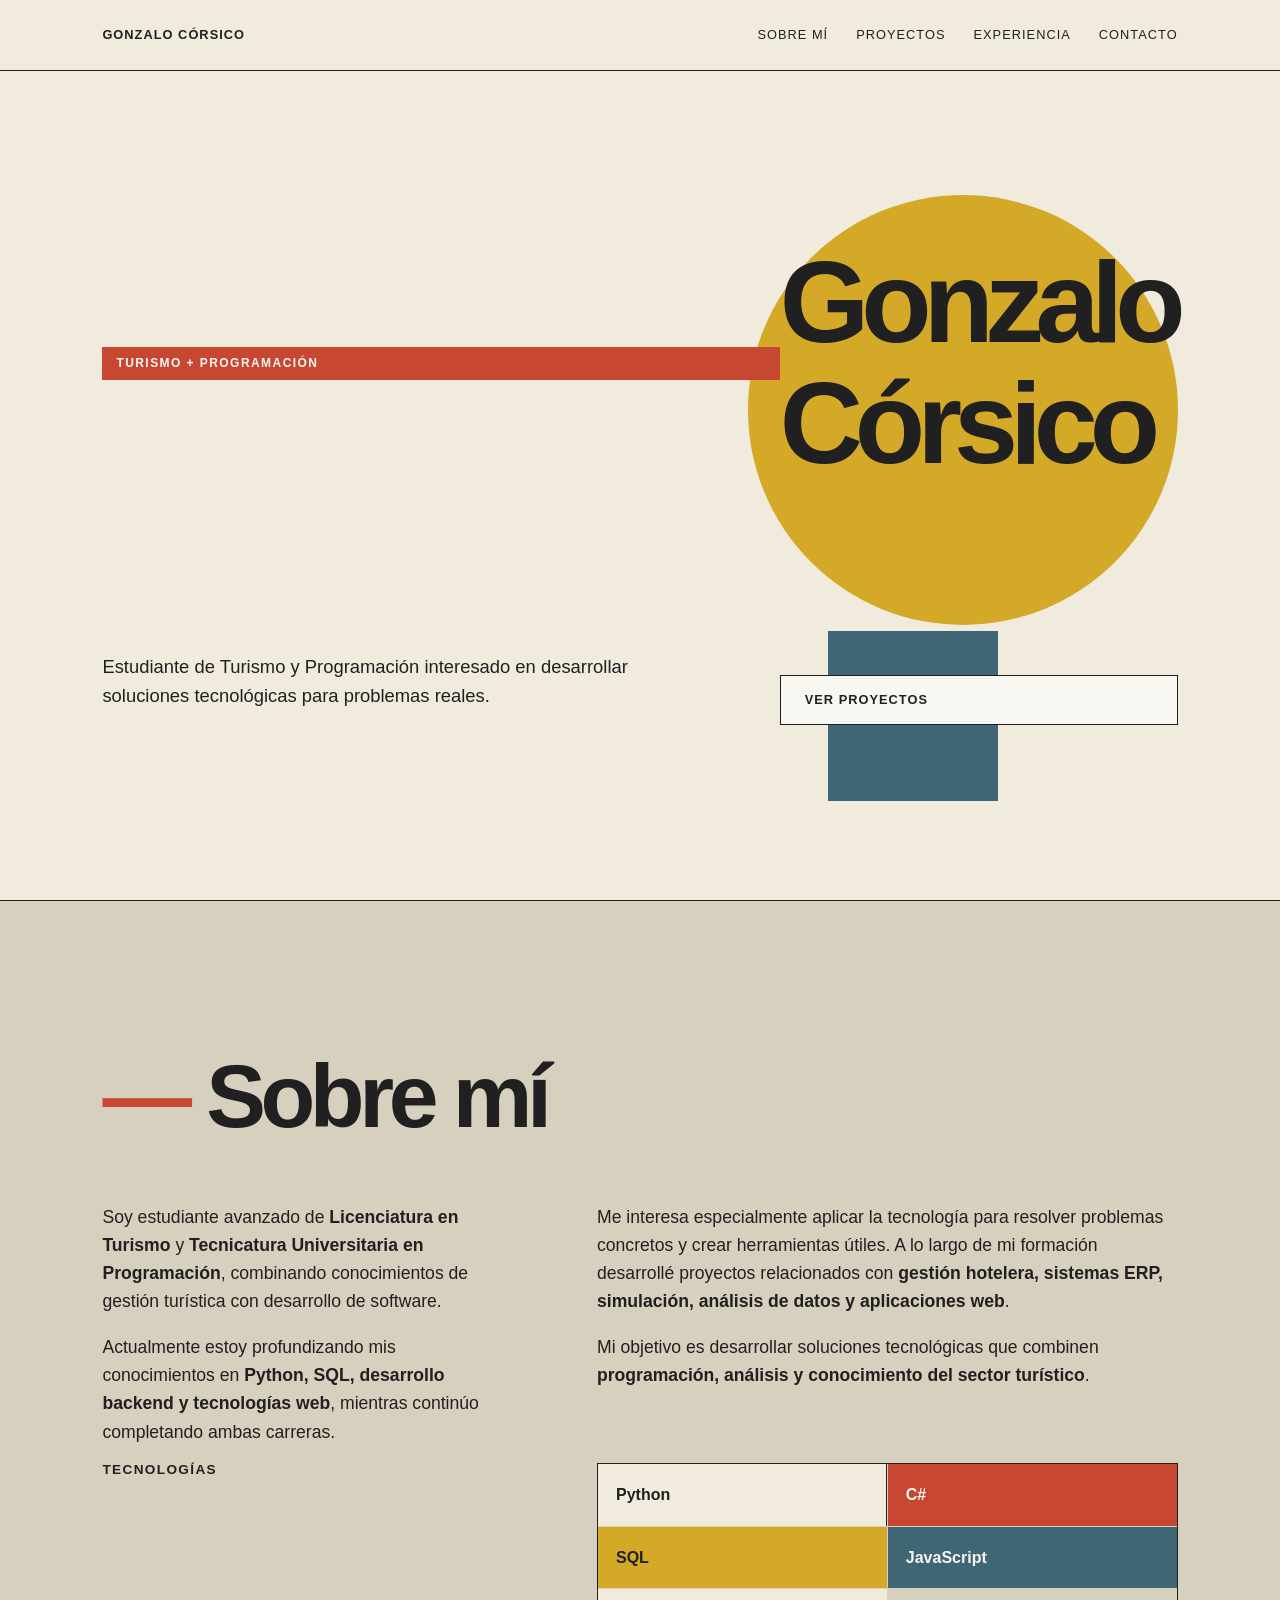
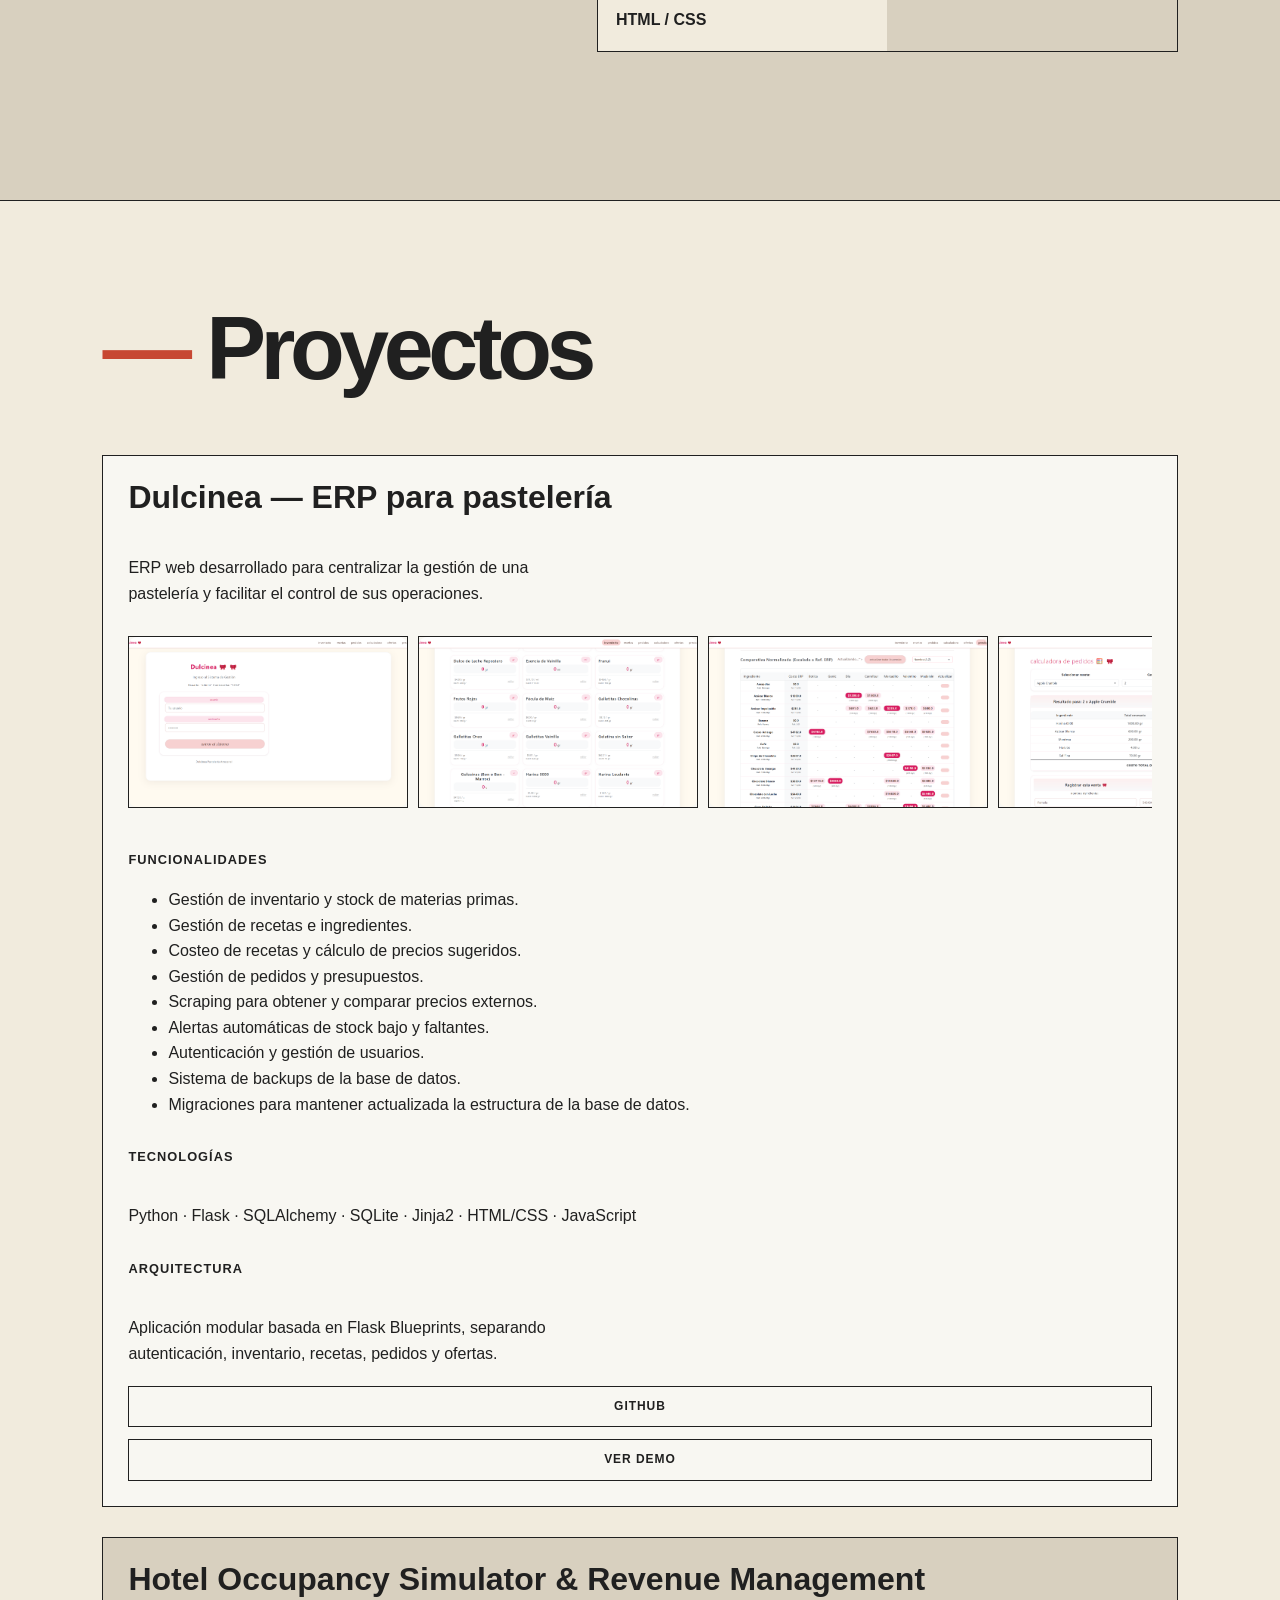
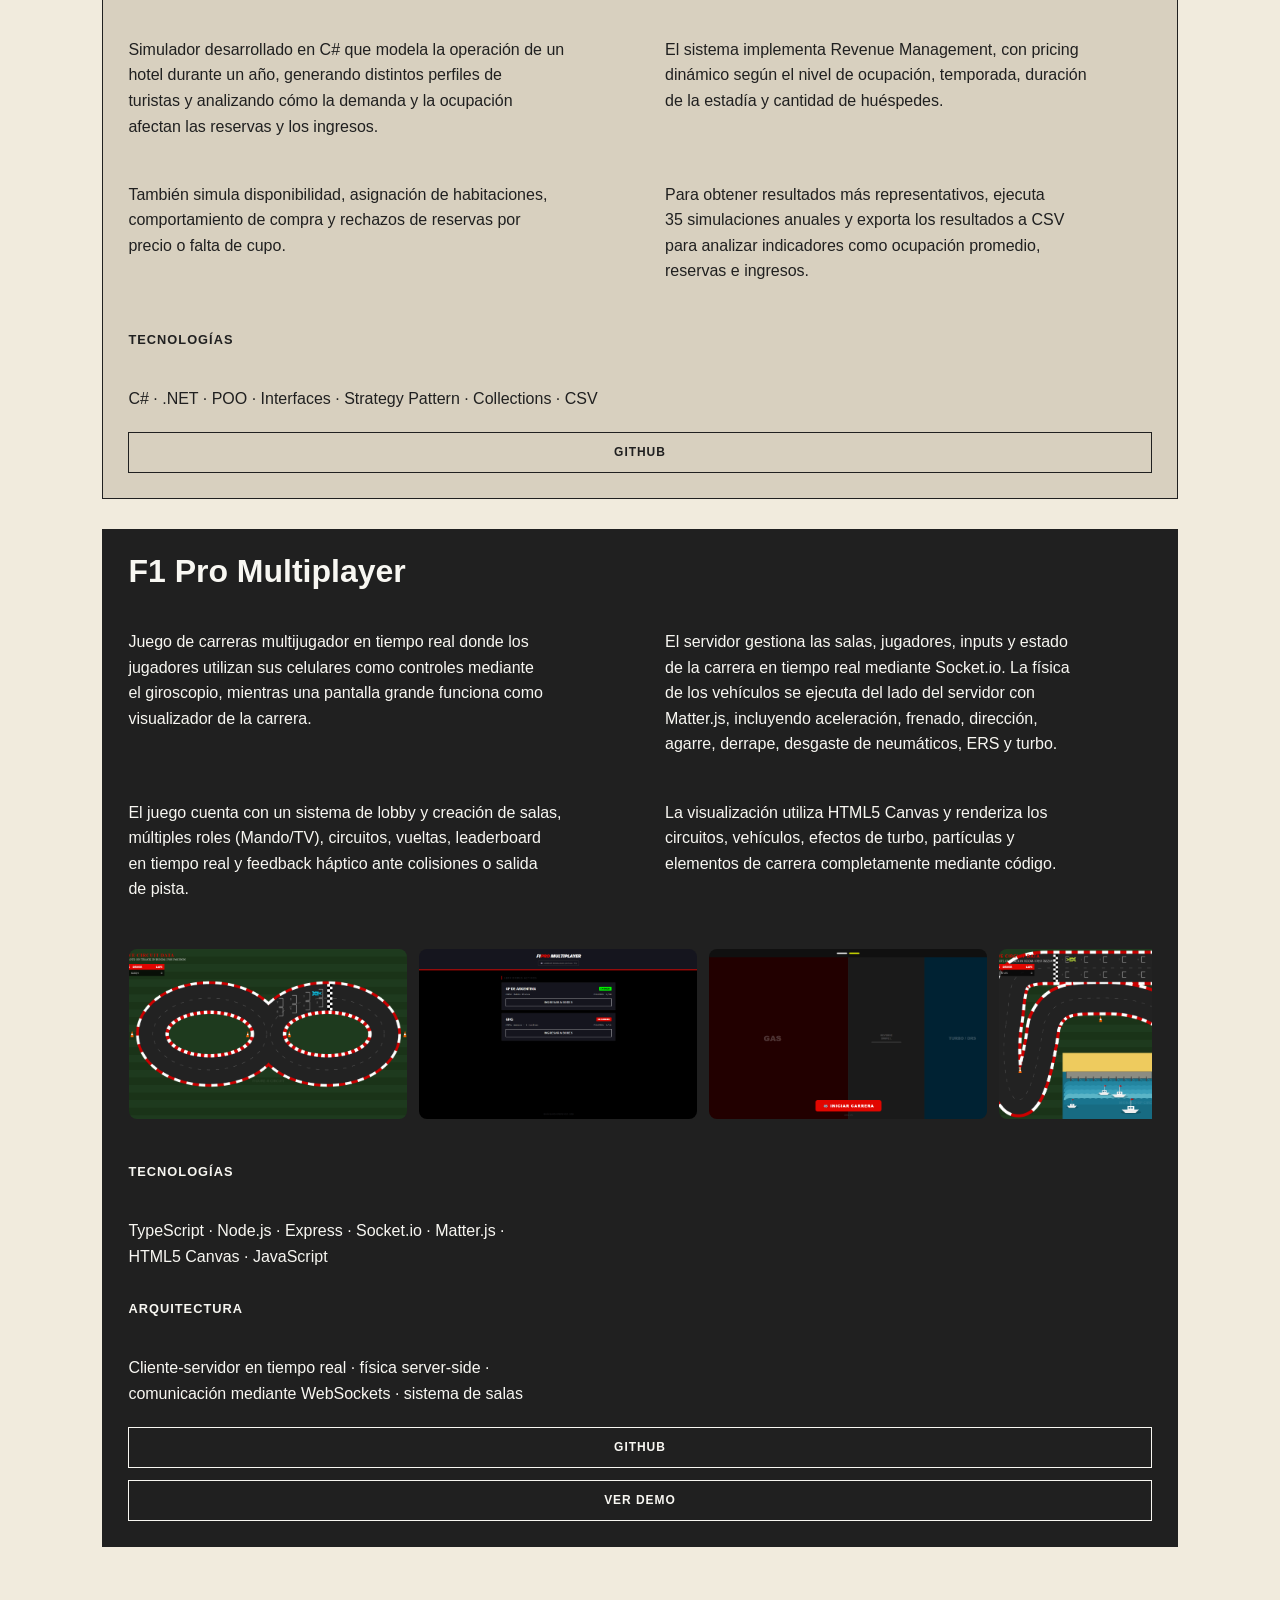
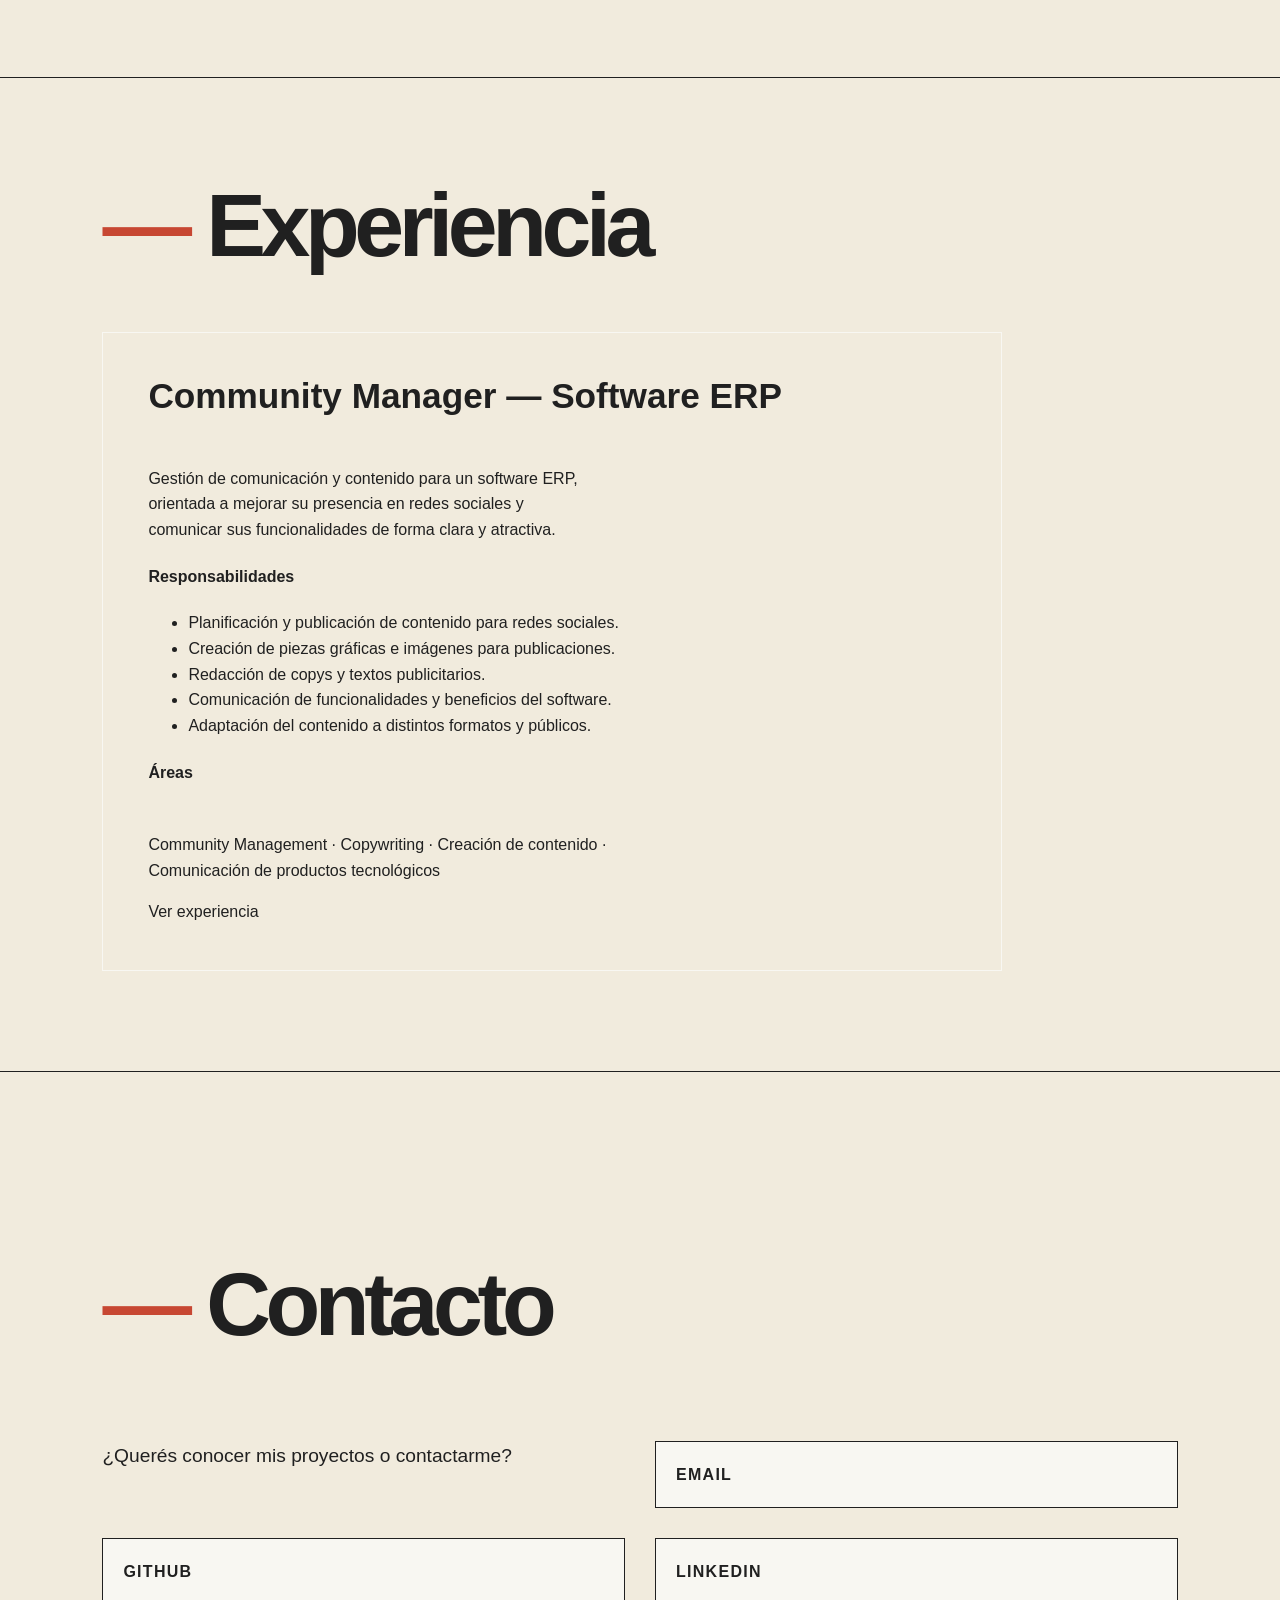
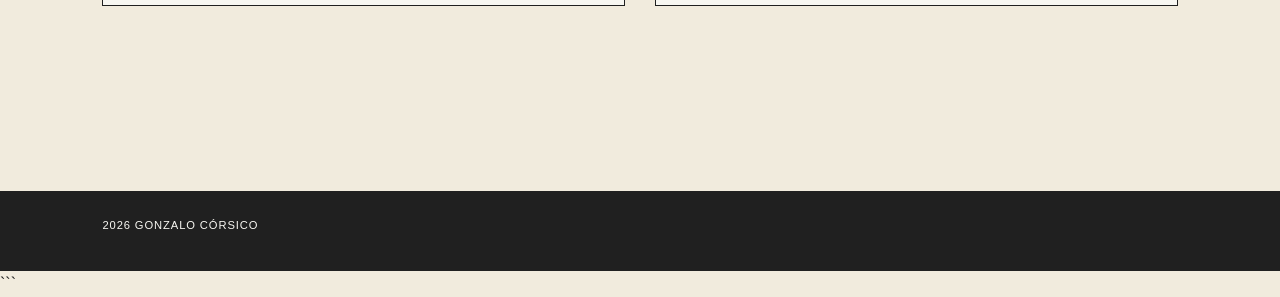
==== index.html @ 337c268d "Portfolio inicial" ====
<!DOCTYPE html>
<html lang="es">

<head>
    <meta charset="UTF-8">
    <meta name="viewport" content="width=device-width, initial-scale=1.0">

    <title>Gonzalo Córsico | Portfolio</title>

    <link rel="stylesheet" href="css/styles.css">
</head>

<body>

    <!-- HEADER -->
    <header>
        <nav>
            <a href="#inicio">Gonzalo Córsico</a>

            <div>
                <a href="#sobre-mi">Sobre mí</a>
                <a href="#proyectos">Proyectos</a>
                <a href="#experiencia">Experiencia</a>
                <a href="#contacto">Contacto</a>
            </div>
        </nav>
    </header>


    <main>

        <!-- ==================== -->
        <!-- INICIO -->
        <!-- ==================== -->

        <section id="inicio">

            <p>Turismo + Programación</p>

            <h1>Gonzalo Córsico</h1>

            <p>
                Estudiante de Turismo y Programación interesado en
                desarrollar soluciones tecnológicas para problemas reales.
            </p>

            <a href="#proyectos">Ver proyectos</a>

        </section>


        <!-- ==================== -->
        <!-- SOBRE MÍ -->
        <!-- ==================== -->

        <section id="sobre-mi">

            <h2>Sobre mí</h2>

            <p>
                Soy estudiante avanzado de
                <strong>Licenciatura en Turismo</strong> y
                <strong>Tecnicatura Universitaria en Programación</strong>,
                combinando conocimientos de gestión turística con desarrollo
                de software.
            </p>

            <p>
                Me interesa especialmente aplicar la tecnología para resolver
                problemas concretos y crear herramientas útiles. A lo largo
                de mi formación desarrollé proyectos relacionados con
                <strong>gestión hotelera, sistemas ERP, simulación,
                análisis de datos y aplicaciones web</strong>.
            </p>

            <p>
                Actualmente estoy profundizando mis conocimientos en
                <strong>Python, SQL, desarrollo backend y tecnologías web</strong>,
                mientras continúo completando ambas carreras.
            </p>

            <p>
                Mi objetivo es desarrollar soluciones tecnológicas que
                combinen <strong>programación, análisis y conocimiento del
                sector turístico</strong>.
            </p>


            <h3>Tecnologías</h3>

            <ul>
                <li>Python</li>
                <li>C#</li>
                <li>SQL</li>
                <li>JavaScript</li>
                <li>HTML / CSS</li>
            </ul>

        </section>


        <!-- ==================== -->
        <!-- PROYECTOS -->
        <!-- ==================== -->

        <section id="proyectos">

            <h2>Proyectos</h2>


            <!-- ==================== -->
            <!-- DULCINEA -->
            <!-- ==================== -->

            <article>

                <h3>Dulcinea — ERP para pastelería</h3>

                <p>
                    ERP web desarrollado para centralizar la gestión de una
                    pastelería y facilitar el control de sus operaciones.
                </p>

                <!-- GALERÍA -->

                <div class="project-gallery">

                    <a href="img/dulcinea/1.png" target="_blank">
                        <img src="img/dulcinea/1.png" alt="Dulcinea - Panel principal">
                    </a>

                    <a href="img/dulcinea/2.png" target="_blank">
                        <img src="img/dulcinea/2.png" alt="Dulcinea - Gestión de inventario">
                    </a>

                    <a href="img/dulcinea/3.png" target="_blank">
                        <img src="img/dulcinea/3.png" alt="Dulcinea - Gestión de recetas">
                    </a>
                    <a href="img/dulcinea/4.png" target="_blank">
                        <img src="img/dulcinea/4.png" alt="Dulcinea - Gestión de recetas">
                    </a>
                    <a href="img/dulcinea/5.png" target="_blank">
                        <img src="img/dulcinea/5.png" alt="Dulcinea - Gestión de recetas">
                    </a>
                    <a href="img/dulcinea/6.png" target="_blank">
                        <img src="img/dulcinea/6.png" alt="Dulcinea - Gestión de recetas">
                    </a>
                    <a href="img/dulcinea/7.png" target="_blank">
                        <img src="img/dulcinea/7.png" alt="Dulcinea - Gestión de recetas">
                    </a>

                </div>


                <h4>Funcionalidades</h4>

                <ul>
                    <li>Gestión de inventario y stock de materias primas.</li>
                    <li>Gestión de recetas e ingredientes.</li>
                    <li>Costeo de recetas y cálculo de precios sugeridos.</li>
                    <li>Gestión de pedidos y presupuestos.</li>
                    <li>Scraping para obtener y comparar precios externos.</li>
                    <li>Alertas automáticas de stock bajo y faltantes.</li>
                    <li>Autenticación y gestión de usuarios.</li>
                    <li>Sistema de backups de la base de datos.</li>
                    <li>Migraciones para mantener actualizada la estructura de la base de datos.</li>
                </ul>

                <h4>Tecnologías</h4>

                <p>
                    Python · Flask · SQLAlchemy · SQLite · Jinja2 · HTML/CSS · JavaScript
                </p>

                <h4>Arquitectura</h4>

                <p>
                    Aplicación modular basada en Flask Blueprints, separando
                    autenticación, inventario, recetas, pedidos y ofertas.
                </p>


                <!-- LINKS -->

                <div class="project-links">

                    <a href="https://github.com/gonzalocorsi/dulcinea-erp"
                       target="_blank"
                       rel="noopener noreferrer">
                        GitHub
                    </a>

                    <a href="https://dulcinea.pythonanywhere.com/"
                       target="_blank"
                       rel="noopener noreferrer">
                        Ver demo
                    </a>

                </div>

            </article>


            <!-- ==================== -->
            <!-- HOTEL -->
            <!-- ==================== -->

            <article>

                <h3>Hotel Occupancy Simulator & Revenue Management</h3>

                

                <div class="project-description">

                    <p>
                        Simulador desarrollado en C# que modela la operación de un
                        hotel durante un año, generando distintos perfiles de
                        turistas y analizando cómo la demanda y la ocupación
                        afectan las reservas y los ingresos.
                    </p>

                    <p>
                        El sistema implementa Revenue Management, con pricing
                        dinámico según el nivel de ocupación, temporada, duración
                        de la estadía y cantidad de huéspedes.
                    </p>

                    <p>
                        También simula disponibilidad, asignación de habitaciones,
                        comportamiento de compra y rechazos de reservas por
                        precio o falta de cupo.
                    </p>

                    <p>
                        Para obtener resultados más representativos, ejecuta
                        35 simulaciones anuales y exporta los resultados a CSV
                        para analizar indicadores como ocupación promedio,
                        reservas e ingresos.
                    </p>

                </div>

                <h4>Tecnologías</h4>

                <p>
                    C# · .NET · POO · Interfaces · Strategy Pattern · Collections · CSV
                </p>


                <!-- LINK -->

                <div class="project-links">

                    <a href="https://github.com/gonzalocorsi/simulador-hotelero"
                       target="_blank"
                       rel="noopener noreferrer">
                        GitHub
                    </a>

                </div>

            </article>


            <!-- ==================== -->
            <!-- RACING GAME -->
            <!-- ==================== -->

            <article>

                <h3>F1 Pro Multiplayer</h3>

                
                <div class="project-description">
                    <p>
                        Juego de carreras multijugador en tiempo real donde los
                        jugadores utilizan sus celulares como controles mediante
                        el giroscopio, mientras una pantalla grande funciona como
                        visualizador de la carrera.
                    </p>

                    <p>
                        El servidor gestiona las salas, jugadores, inputs y estado
                        de la carrera en tiempo real mediante Socket.io. La física
                        de los vehículos se ejecuta del lado del servidor con
                        Matter.js, incluyendo aceleración, frenado, dirección,
                        agarre, derrape, desgaste de neumáticos, ERS y turbo.
                    </p>

                    <p>
                        El juego cuenta con un sistema de lobby y creación de salas,
                        múltiples roles (Mando/TV), circuitos, vueltas, leaderboard
                        en tiempo real y feedback háptico ante colisiones o salida
                        de pista.
                    </p>

                    <p>
                        La visualización utiliza HTML5 Canvas y renderiza los
                        circuitos, vehículos, efectos de turbo, partículas y
                        elementos de carrera completamente mediante código.
                    </p>
                </div>


                <!-- GALERÍA -->

                <div class="project-gallery">

                    <a href="img/racing/1.png" target="_blank">
                        <img src="img/racing/1.png" alt="F1 Pro Multiplayer - Carrera">
                    </a>

                    <a href="img/racing/2.png" target="_blank">
                        <img src="img/racing/2.png" alt="F1 Pro Multiplayer - Circuito">
                    </a>

                    <a href="img/racing/3.png" target="_blank">
                        <img src="img/racing/3.png" alt="F1 Pro Multiplayer - Lobby">
                    </a>
                    <a href="img/racing/4.png" target="_blank">
                        <img src="img/racing/4.png" alt="F1 Pro Multiplayer - Lobby">
                    </a>
                    <a href="img/racing/5.png" target="_blank">
                        <img src="img/racing/5.png" alt="F1 Pro Multiplayer - Lobby">
                    </a>

                </div>


                <h4>Tecnologías</h4>

                <p>
                    TypeScript · Node.js · Express · Socket.io · Matter.js ·
                    HTML5 Canvas · JavaScript
                </p>

                <h4>Arquitectura</h4>

                <p>
                    Cliente-servidor en tiempo real · física server-side ·
                    comunicación mediante WebSockets · sistema de salas
                </p>


                <!-- LINKS -->

                <div class="project-links">

                    <a href="https://github.com/gonzalocorsi/f1-sim-multiplayer/"
                       target="_blank"
                       rel="noopener noreferrer">
                        GitHub
                    </a>

                    <a href="https://f1-sim-multiplayer.onrender.com/"
                       target="_blank"
                       rel="noopener noreferrer">
                        Ver demo
                    </a>

                </div>

            </article>

        </section>


        <!-- ==================== -->
        <!-- EXPERIENCIA -->
        <!-- ==================== -->

        <section id="experiencia">

            <h2>Experiencia</h2>

            <article>

                <h3>Community Manager — Software ERP</h3>

                <p>
                    Gestión de comunicación y contenido para un software ERP,
                    orientada a mejorar su presencia en redes sociales y
                    comunicar sus funcionalidades de forma clara y atractiva.
                </p>

                <h4>Responsabilidades</h4>

                <ul>
                    <li>Planificación y publicación de contenido para redes sociales.</li>
                    <li>Creación de piezas gráficas e imágenes para publicaciones.</li>
                    <li>Redacción de copys y textos publicitarios.</li>
                    <li>Comunicación de funcionalidades y beneficios del software.</li>
                    <li>Adaptación del contenido a distintos formatos y públicos.</li>
                </ul>

                <h4>Áreas</h4>

                <p>
                    Community Management · Copywriting · Creación de contenido ·
                    Comunicación de productos tecnológicos
                </p>

                <a href="#">Ver experiencia</a>

            </article>

        </section>


        <!-- ==================== -->
        <!-- CONTACTO -->
        <!-- ==================== -->

        <section id="contacto">

            <h2>Contacto</h2>

            <p>
                ¿Querés conocer mis proyectos o contactarme?
            </p>

            <a href="mailto:gonzalocorsicocbc@gmail.com">
                Email
            </a>

            <a href="https://github.com/gonzalocorsi" target="_blank">
                GitHub
            </a>

            <a href="https://www.linkedin.com/in/gonzalo-corsico/" target="_blank">
                LinkedIn
            </a>

        </section>

    </main>


    <!-- FOOTER -->

    <footer>
        <p>2026 Gonzalo Córsico</p>
    </footer>


    <script src="js/script.js"></script>

</body>

</html>
```
---- css/styles.css ----
/* =========================
   BASE
========================= */

* {
    box-sizing: border-box;
}

html {
    scroll-behavior: smooth;
}

body {
    margin: 0;
    background: #f1ebdd;
    color: #202020;
    font-family: Arial, Helvetica, sans-serif;
    line-height: 1.6;
}

a {
    color: inherit;
    text-decoration: none;
}

section {
    min-height: 100vh;
    padding: 100px 8%;
    border-bottom: 1px solid #202020;
}

h1,
h2,
h3,
p {
    margin-top: 0;
}

h1,
h2,
h3 {
    line-height: 1.05;
    font-weight: 700;
}


/* =========================
   HEADER
========================= */

header {
    position: sticky;
    top: 0;
    z-index: 100;

    background: #f1ebdd;
    border-bottom: 1px solid #202020;
}

nav {
    min-height: 70px;
    padding: 0 8%;

    display: flex;
    align-items: center;
    justify-content: space-between;

    text-transform: uppercase;
    letter-spacing: 0.08em;
    font-size: 0.8rem;
}

nav > a {
    font-weight: 700;
}

nav div {
    display: flex;
    gap: 28px;
}

nav div a {
    position: relative;
}

nav div a::after {
    content: "";

    position: absolute;
    left: 0;
    bottom: -5px;

    width: 0;
    height: 2px;

    background: #c74732;

    transition: width 0.2s ease;
}

nav div a:hover::after {
    width: 100%;
}


/* =========================
   INICIO
========================= */

#inicio {
    min-height: calc(100vh - 70px);

    display: grid;
    grid-template-columns: 1.3fr 0.7fr;
    align-items: center;

    position: relative;
    overflow: hidden;
}

/* Gran bloque geométrico */

#inicio::before {
    content: "";

    position: absolute;

    width: 430px;
    height: 430px;

    right: 8%;
    top: 15%;

    background: #d5a928;
    border-radius: 50%;

    z-index: 0;
}

#inicio::after {
    content: "";

    position: absolute;

    width: 170px;
    height: 170px;

    right: 22%;
    bottom: 12%;

    background: #3e6674;

    z-index: 0;
}

#inicio > * {
    position: relative;
    z-index: 1;
}

#inicio p:first-child {
    display: inline-block;

    margin-bottom: 25px;
    padding: 7px 14px;

    background: #c74732;
    color: #f8f7f2;

    text-transform: uppercase;
    letter-spacing: 0.12em;
    font-size: 0.75rem;
    font-weight: 700;
}

#inicio h1 {
    max-width: 800px;

    margin-bottom: 25px;

    font-size: clamp(4rem, 9vw, 9rem);
    letter-spacing: -0.07em;
}

#inicio p:nth-of-type(2) {
    max-width: 560px;

    font-size: 1.15rem;
}

#inicio a {
    display: inline-block;

    margin-top: 20px;
    padding: 14px 24px;

    border: 1px solid #202020;
    background: #f8f7f2;

    text-transform: uppercase;
    letter-spacing: 0.08em;
    font-size: 0.8rem;
    font-weight: 700;

    transition: 0.2s ease;
}

#inicio a:hover {
    background: #202020;
    color: #f8f7f2;
}


/* =========================
   TITULOS DE SECCION
========================= */

section h2 {
    margin-bottom: 60px;

    font-size: clamp(3rem, 7vw, 6rem);
    letter-spacing: -0.06em;
}

section h2::before {
    content: "— ";
    color: #c74732;
}


/* =========================
   SOBRE MI
========================= */

#sobre-mi {
    display: grid;
    grid-template-columns: 0.8fr 1.2fr;
    column-gap: 10%;
    align-content: center;

    background: #d8d0bf;
}

#sobre-mi h2 {
    grid-column: 1 / -1;
}

#sobre-mi > p {
    max-width: 700px;
    font-size: 1.1rem;
}

#sobre-mi h3 {
    margin-bottom: 20px;

    text-transform: uppercase;
    letter-spacing: 0.1em;
    font-size: 0.85rem;
}

#sobre-mi ul {
    list-style: none;

    margin: 0;
    padding: 0;

    display: grid;
    grid-template-columns: 1fr 1fr;
    gap: 1px;

    border: 1px solid #202020;
}

#sobre-mi li {
    padding: 18px;

    background: #f1ebdd;

    font-weight: 700;
}

#sobre-mi li:nth-child(1) {
    border-right: 1px solid #202020;
}

#sobre-mi li:nth-child(2) {
    background: #c74732;
    color: #f8f7f2;
}

#sobre-mi li:nth-child(3) {
    background: #d5a928;
}

#sobre-mi li:nth-child(4) {
    background: #3e6674;
    color: #f8f7f2;
}



/* =========================
   PROYECTOS
========================= */

#proyectos {
    background: #f1ebdd;
}

#proyectos article {
    position: relative;

    margin-bottom: 30px;
    padding: 40px;

    border: 1px solid #202020;
    background: #f8f7f2;

    /* IMPORTANTE:
       El proyecto ya no es un grid.
       Esto evita que la galería se mezcle
       con el resto del contenido. */
    display: block;

    transition: transform 0.2s ease;
}

#proyectos article:hover {
    transform: translateX(8px);
}

#proyectos article:nth-of-type(2) {
    background: #d8d0bf;
}

#proyectos article:nth-of-type(3) {
    background: #202020;
    color: #f8f7f2;
}

#proyectos h3 {
    margin-bottom: 15px;
    font-size: 2rem;
}

#proyectos article p {
    white-space: pre-line;
}

#proyectos article h4 {
    margin-top: 30px;
    margin-bottom: 10px;

    text-transform: uppercase;
    letter-spacing: 0.08em;
    font-size: 0.8rem;
}


/* =========================
   GALERÍA DE PROYECTOS
========================= */

.project-gallery {
    display: flex;
    gap: 15px;

    width: 100%;

    margin: 30px 0;

    overflow-x: auto;

    padding-bottom: 12px;
}

/* Cada imagen mantiene su tamaño */

.project-gallery a {
    flex: 0 0 280px;

    display: block;

    border: 1px solid #202020;
    overflow: hidden;
}

/* Imágenes */

.project-gallery img {
    display: block;

    width: 280px;
    height: 170px;

    object-fit: cover;

    transition: transform 0.2s ease;
}

.project-gallery a:hover img {
    transform: scale(1.04);
}


/* =========================
   BARRA DE SCROLL GALERÍA
========================= */

.project-gallery::-webkit-scrollbar {
    height: 8px;
}

.project-gallery::-webkit-scrollbar-track {
    background: transparent;
}

.project-gallery::-webkit-scrollbar-thumb {
    background: #9b927f;
}


/* =========================
   LINKS DE PROYECTOS
========================= */

.project-links {
    display: flex;

    gap: 12px;

    margin-top: 30px;
}

.project-links a {
    display: inline-block;

    padding: 10px 18px;

    border: 1px solid currentColor;

    text-transform: uppercase;
    letter-spacing: 0.08em;

    font-size: 0.75rem;
    font-weight: 700;

    transition: 0.2s ease;
}

.project-links a:hover {
    background: #202020;
    color: #f8f7f2;
}


#proyectos article {
    padding: 25px;
}

.project-gallery {
    gap: 10px;
}

.project-gallery a {
    flex: 0 0 240px;
}

.project-gallery img {
    width: 240px;
    height: 150px;
}

.project-links {
    flex-direction: column;
}

.project-links a {
    width: 100%;
    text-align: center;
}
```



/* =========================
   EXPERIENCIA
========================= */

#experiencia {
    background: #8b5e3c;
    color: #f8f7f2;
}

#experiencia article {
    max-width: 900px;

    padding: 45px;

    border: 1px solid #f8f7f2;
}

#experiencia h3 {
    margin-bottom: 25px;

    font-size: 2.2rem;
}

#experiencia article p {
    white-space: pre-line;
}


/* =========================
   CONTACTO
========================= */

#contacto {
    min-height: 80vh;

    display: grid;
    grid-template-columns: 1fr 1fr;
    align-content: center;
    gap: 30px;

    position: relative;
    overflow: hidden;
}

#contacto h2 {
    grid-column: 1 / -1;
}

#contacto > p {
    font-size: 1.2rem;
}

#contacto > a {
    display: inline-block;

    padding: 20px;

    border: 1px solid #202020;
    background: #f8f7f2;

    text-transform: uppercase;
    letter-spacing: 0.08em;
    font-weight: 700;

    transition: 0.2s ease;
}

#contacto > a:hover {
    background: #c74732;
    color: #f8f7f2;
}


/* =========================
   FOOTER
========================= */

footer {
    padding: 25px 8%;

    background: #202020;
    color: #f8f7f2;

    text-transform: uppercase;
    letter-spacing: 0.08em;
    font-size: 0.7rem;
}
/* ==================== */
/* GALERÍA DE PROYECTOS */
/* ==================== */



.project-gallery a {
    flex: 0 0 280px;
}

.project-gallery img {
    width: 100%;
    height: 170px;
    object-fit: cover;
    border-radius: 8px;
    display: block;
    transition: transform 0.2s ease;
}

.project-gallery img:hover {
    transform: scale(1.03);
}


/* ==================== */
/* LINKS DE PROYECTOS */
/* ==================== */

.project-links {
    display: flex;
    gap: 12px;
    margin-top: 20px;
}

.project-links a {
    display: inline-block;
}

.project-description {
    grid-column: 1 / -1;
    display: grid;
    grid-template-columns: 1fr 1fr;
    gap: 50px;
    row-gap: 1px;
    
}

.project-description p {
    margin-top: 0;
    text-align: justify;
    white-space: normal;
}

/* =========================
   RESPONSIVE
========================= */

@media (max-width: 800px) {

    section {
        padding: 80px 6%;
    }

    nav {
        padding: 0 6%;
    }

    nav div {
        display: none;
    }

    #inicio {
        grid-template-columns: 1fr;
    }

    #inicio::before {
        width: 250px;
        height: 250px;

        right: -80px;
        top: 10%;
    }

    #inicio::after {
        width: 100px;
        height: 100px;

        right: 20px;
        bottom: 10%;
    }

    #inicio h1 {
        font-size: clamp(3.5rem, 16vw, 6rem);
    }

    #sobre-mi {
        grid-template-columns: 1fr;
    }

    #sobre-mi h2 {
        grid-column: auto;
    }

    #sobre-mi ul {
        margin-top: 40px;
    }

    #proyectos article {
        grid-template-columns: 1fr;
        gap: 20px;
    }

    #proyectos article a {
        grid-column: auto;
    }

    #contacto {
        grid-template-columns: 1fr;
    }

    #contacto h2 {
        grid-column: auto;
    }

    .project-description {
        grid-template-columns: 1fr;
    }
}
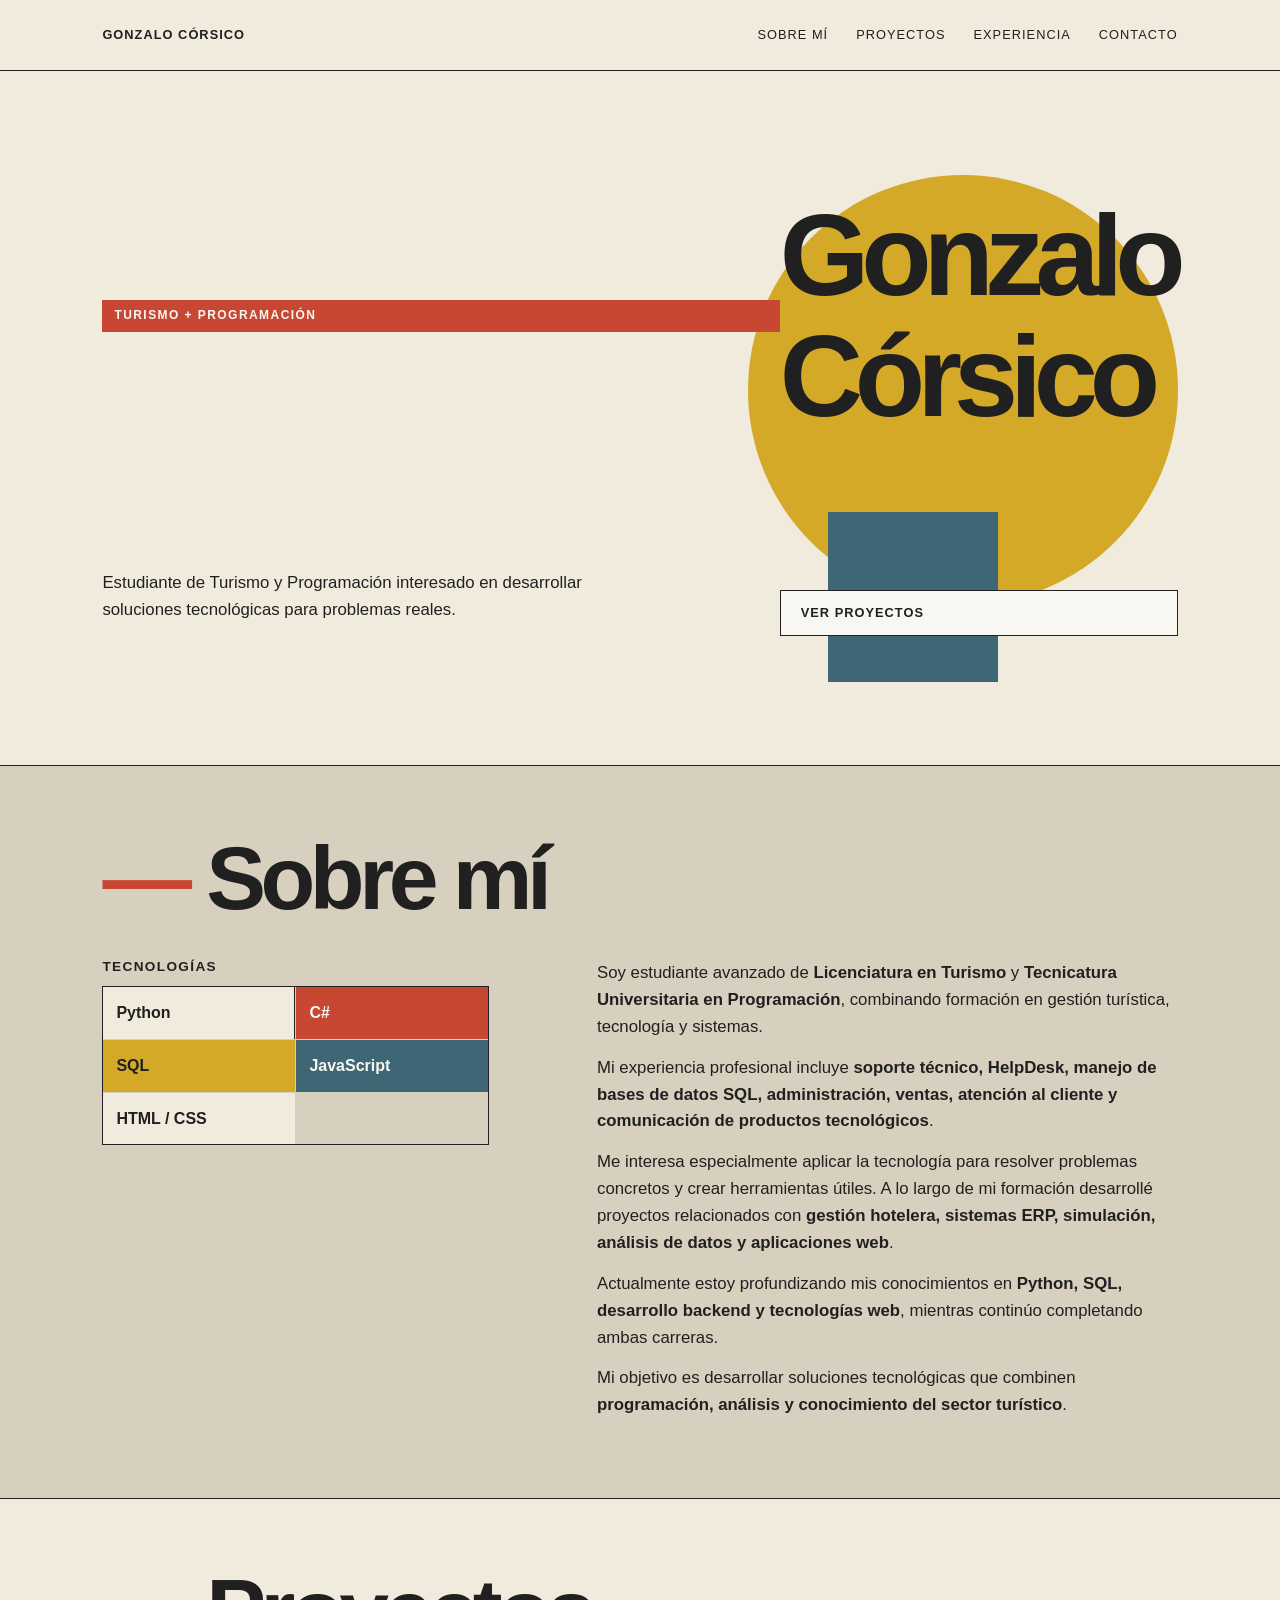
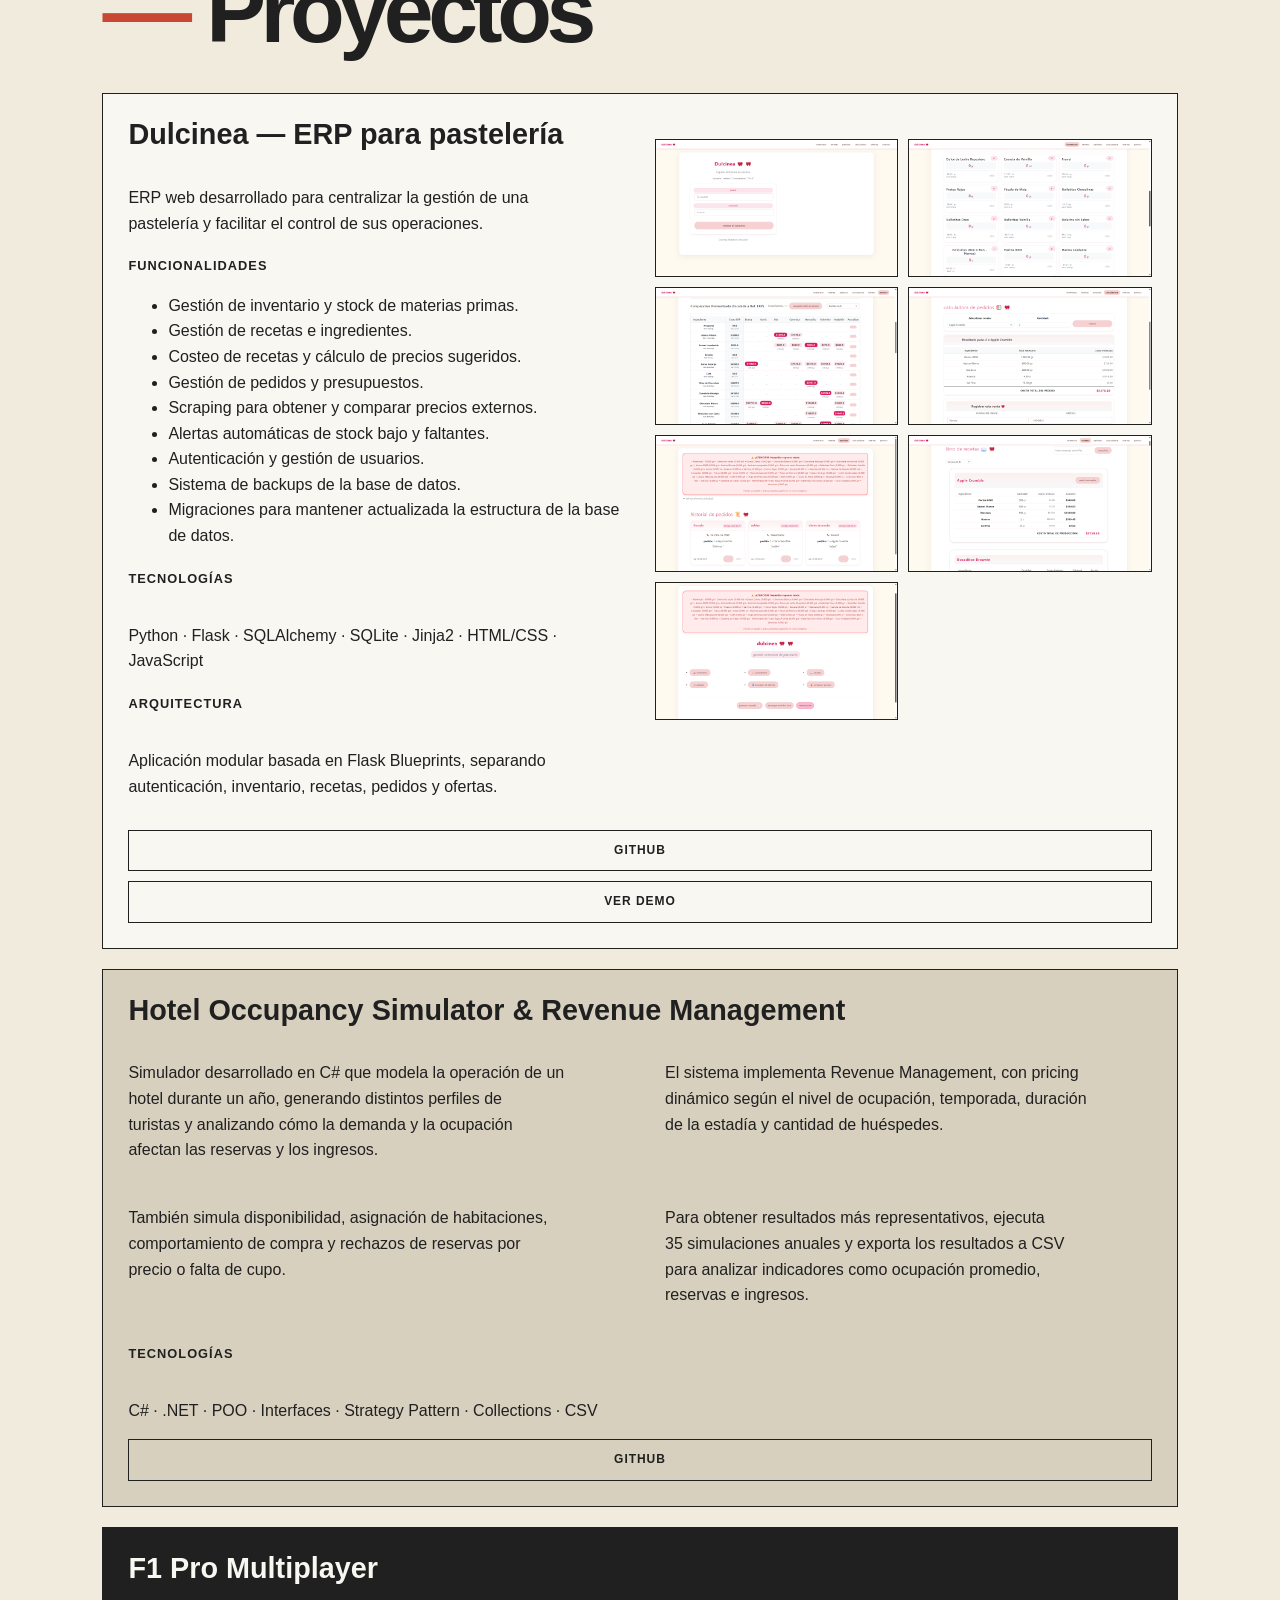
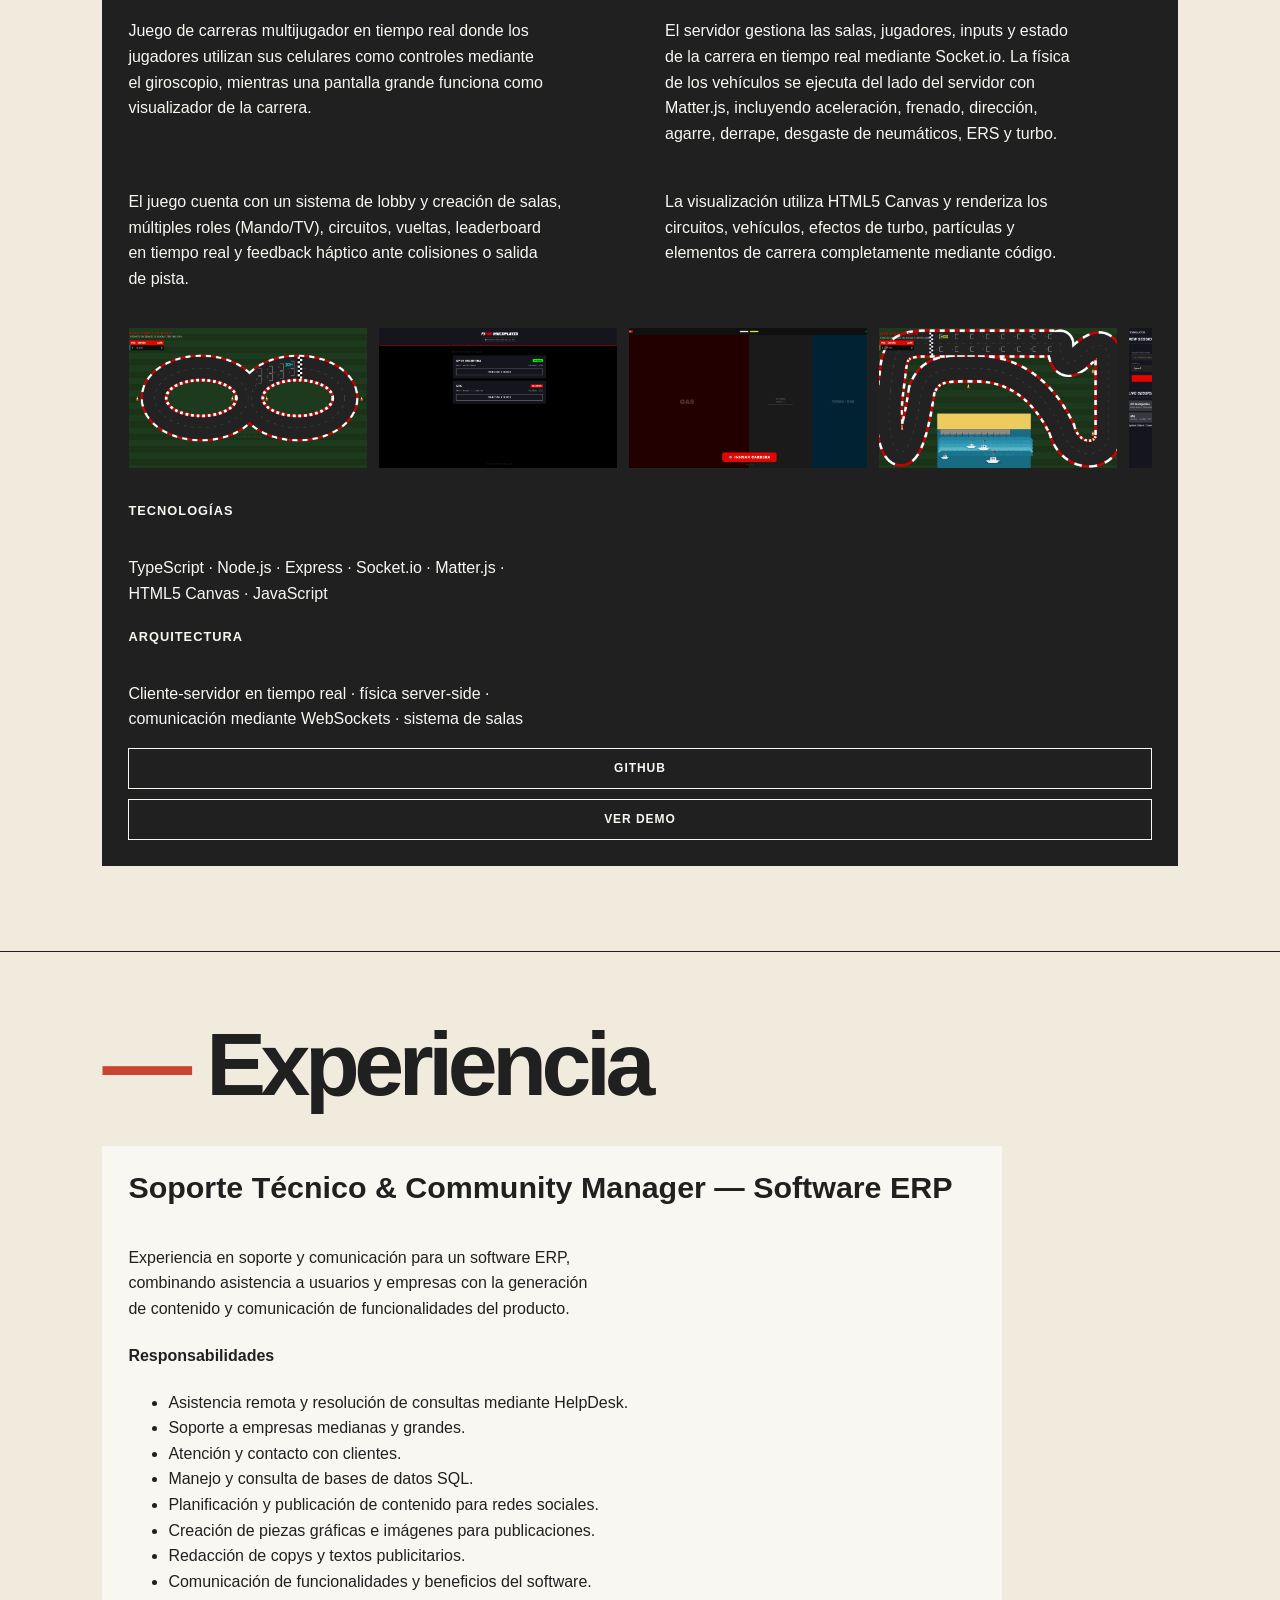
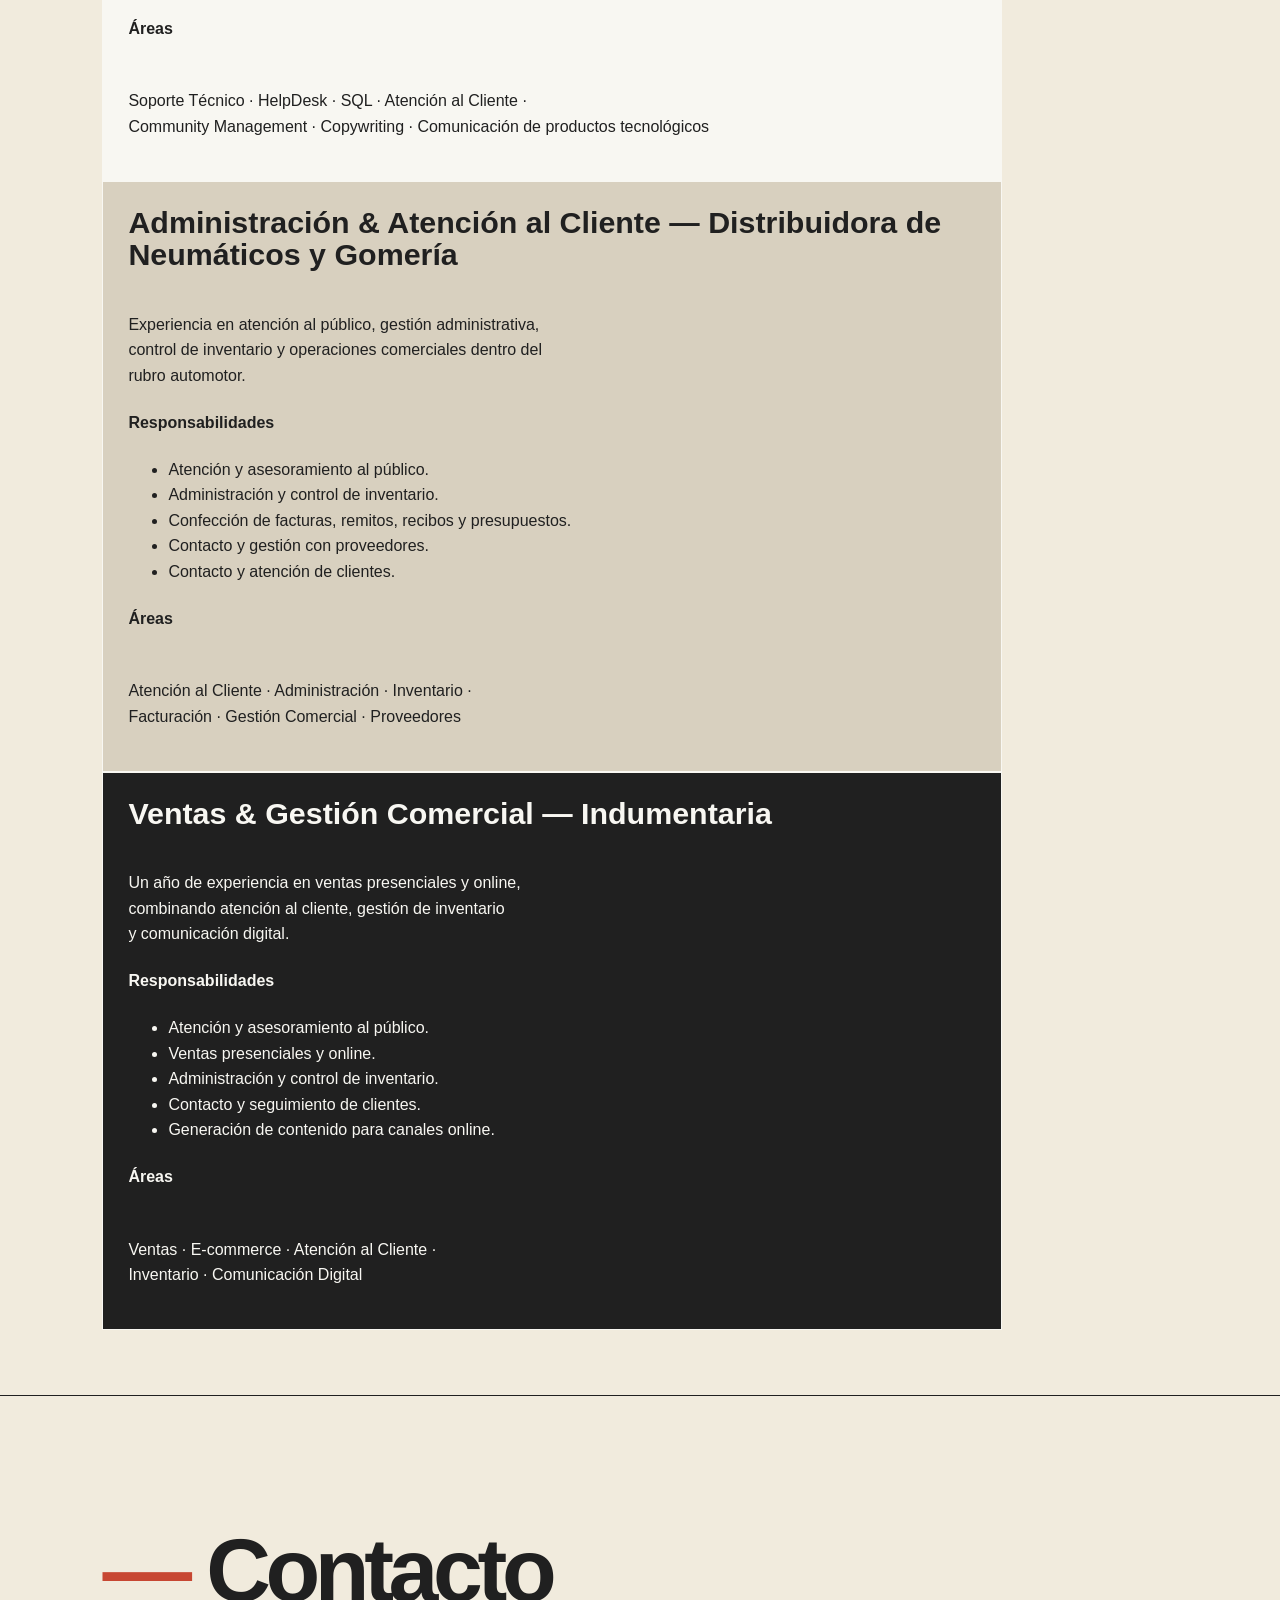
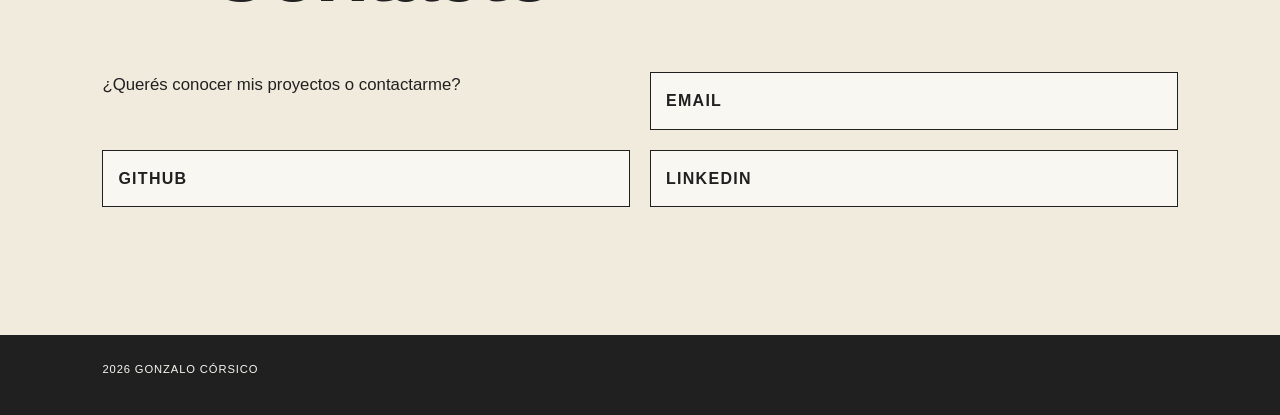
==== commit d4dc3d9b: "mejora de la galeria de dulcinea" ====
--- a/index.html
+++ b/index.html
@@ -54,51 +54,59 @@
         <!-- SOBRE MÍ -->
         <!-- ==================== -->
 
-        <section id="sobre-mi">
-
-            <h2>Sobre mí</h2>
-
-            <p>
-                Soy estudiante avanzado de
-                <strong>Licenciatura en Turismo</strong> y
-                <strong>Tecnicatura Universitaria en Programación</strong>,
-                combinando conocimientos de gestión turística con desarrollo
-                de software.
-            </p>
-
-            <p>
-                Me interesa especialmente aplicar la tecnología para resolver
-                problemas concretos y crear herramientas útiles. A lo largo
-                de mi formación desarrollé proyectos relacionados con
-                <strong>gestión hotelera, sistemas ERP, simulación,
-                análisis de datos y aplicaciones web</strong>.
-            </p>
-
-            <p>
-                Actualmente estoy profundizando mis conocimientos en
-                <strong>Python, SQL, desarrollo backend y tecnologías web</strong>,
-                mientras continúo completando ambas carreras.
-            </p>
-
-            <p>
-                Mi objetivo es desarrollar soluciones tecnológicas que
-                combinen <strong>programación, análisis y conocimiento del
-                sector turístico</strong>.
-            </p>
-
-
-            <h3>Tecnologías</h3>
-
-            <ul>
-                <li>Python</li>
-                <li>C#</li>
-                <li>SQL</li>
-                <li>JavaScript</li>
-                <li>HTML / CSS</li>
-            </ul>
-
-        </section>
-
+<section id="sobre-mi">
+
+    <h2>Sobre mí</h2>
+
+    <div class="sobre-mi-texto">
+        <p>
+            Soy estudiante avanzado de
+            <strong>Licenciatura en Turismo</strong> y
+            <strong>Tecnicatura Universitaria en Programación</strong>,
+            combinando formación en gestión turística, tecnología y sistemas.
+        </p>
+
+        <p>
+            Mi experiencia profesional incluye
+            <strong>soporte técnico, HelpDesk, manejo de bases de datos SQL,
+            administración, ventas, atención al cliente y comunicación de
+            productos tecnológicos</strong>.
+        </p>
+
+        <p>
+            Me interesa especialmente aplicar la tecnología para resolver
+            problemas concretos y crear herramientas útiles. A lo largo
+            de mi formación desarrollé proyectos relacionados con
+            <strong>gestión hotelera, sistemas ERP, simulación,
+            análisis de datos y aplicaciones web</strong>.
+        </p>
+
+        <p>
+            Actualmente estoy profundizando mis conocimientos en
+            <strong>Python, SQL, desarrollo backend y tecnologías web</strong>,
+            mientras continúo completando ambas carreras.
+        </p>
+
+        <p>
+            Mi objetivo es desarrollar soluciones tecnológicas que
+            combinen <strong>programación, análisis y conocimiento del
+            sector turístico</strong>.
+        </p>
+    </div>
+
+    <div class="sobre-mi-tecnologias">
+        <h3>Tecnologías</h3>
+
+        <ul>
+            <li>Python</li>
+            <li>C#</li>
+            <li>SQL</li>
+            <li>JavaScript</li>
+            <li>HTML / CSS</li>
+        </ul>
+    </div>
+
+</section>
 
         <!-- ==================== -->
         <!-- PROYECTOS -->
@@ -109,97 +117,114 @@
             <h2>Proyectos</h2>
 
 
+            
             <!-- ==================== -->
             <!-- DULCINEA -->
             <!-- ==================== -->
 
             <article>
 
-                <h3>Dulcinea — ERP para pastelería</h3>
-
-                <p>
-                    ERP web desarrollado para centralizar la gestión de una
-                    pastelería y facilitar el control de sus operaciones.
-                </p>
-
-                <!-- GALERÍA -->
-
-                <div class="project-gallery">
-
-                    <a href="img/dulcinea/1.png" target="_blank">
-                        <img src="img/dulcinea/1.png" alt="Dulcinea - Panel principal">
-                    </a>
-
-                    <a href="img/dulcinea/2.png" target="_blank">
-                        <img src="img/dulcinea/2.png" alt="Dulcinea - Gestión de inventario">
-                    </a>
-
-                    <a href="img/dulcinea/3.png" target="_blank">
-                        <img src="img/dulcinea/3.png" alt="Dulcinea - Gestión de recetas">
-                    </a>
-                    <a href="img/dulcinea/4.png" target="_blank">
-                        <img src="img/dulcinea/4.png" alt="Dulcinea - Gestión de recetas">
-                    </a>
-                    <a href="img/dulcinea/5.png" target="_blank">
-                        <img src="img/dulcinea/5.png" alt="Dulcinea - Gestión de recetas">
-                    </a>
-                    <a href="img/dulcinea/6.png" target="_blank">
-                        <img src="img/dulcinea/6.png" alt="Dulcinea - Gestión de recetas">
-                    </a>
-                    <a href="img/dulcinea/7.png" target="_blank">
-                        <img src="img/dulcinea/7.png" alt="Dulcinea - Gestión de recetas">
-                    </a>
-
-                </div>
-
-
-                <h4>Funcionalidades</h4>
-
-                <ul>
-                    <li>Gestión de inventario y stock de materias primas.</li>
-                    <li>Gestión de recetas e ingredientes.</li>
-                    <li>Costeo de recetas y cálculo de precios sugeridos.</li>
-                    <li>Gestión de pedidos y presupuestos.</li>
-                    <li>Scraping para obtener y comparar precios externos.</li>
-                    <li>Alertas automáticas de stock bajo y faltantes.</li>
-                    <li>Autenticación y gestión de usuarios.</li>
-                    <li>Sistema de backups de la base de datos.</li>
-                    <li>Migraciones para mantener actualizada la estructura de la base de datos.</li>
-                </ul>
-
-                <h4>Tecnologías</h4>
-
-                <p>
-                    Python · Flask · SQLAlchemy · SQLite · Jinja2 · HTML/CSS · JavaScript
-                </p>
-
-                <h4>Arquitectura</h4>
-
-                <p>
-                    Aplicación modular basada en Flask Blueprints, separando
-                    autenticación, inventario, recetas, pedidos y ofertas.
-                </p>
+                <div class="dulcinea-contenido">
+
+                    <!-- INFORMACIÓN -->
+
+                    <div class="dulcinea-info">
+
+                        <h3>Dulcinea — ERP para pastelería</h3>
+
+                        <p>
+                            ERP web desarrollado para centralizar la gestión de una
+                            pastelería y facilitar el control de sus operaciones.
+                        </p>
+
+                        <h4>Funcionalidades</h4>
+
+                        <ul>
+                            <li>Gestión de inventario y stock de materias primas.</li>
+                            <li>Gestión de recetas e ingredientes.</li>
+                            <li>Costeo de recetas y cálculo de precios sugeridos.</li>
+                            <li>Gestión de pedidos y presupuestos.</li>
+                            <li>Scraping para obtener y comparar precios externos.</li>
+                            <li>Alertas automáticas de stock bajo y faltantes.</li>
+                            <li>Autenticación y gestión de usuarios.</li>
+                            <li>Sistema de backups de la base de datos.</li>
+                            <li>Migraciones para mantener actualizada la estructura de la base de datos.</li>
+                        </ul>
+
+                        <h4>Tecnologías</h4>
+
+                        <p>
+                            Python · Flask · SQLAlchemy · SQLite · Jinja2 · HTML/CSS · JavaScript
+                        </p>
+
+                        <h4>Arquitectura</h4>
+
+                        <p>
+                            Aplicación modular basada en Flask Blueprints, separando
+                            autenticación, inventario, recetas, pedidos y ofertas.
+                        </p>
+
+                    </div>
+
+
+                    <!-- GALERÍA -->
+
+                    <div class="project-gallery-dulcinea">
+
+                        <a href="img/dulcinea/1.png" target="_blank">
+                            <img src="img/dulcinea/1.png" alt="Dulcinea - Panel principal">
+                        </a>
+
+                        <a href="img/dulcinea/2.png" target="_blank">
+                            <img src="img/dulcinea/2.png" alt="Dulcinea - Gestión de inventario">
+                        </a>
+
+                        <a href="img/dulcinea/3.png" target="_blank">
+                            <img src="img/dulcinea/3.png" alt="Dulcinea - Gestión de recetas">
+                        </a>
+
+                        <a href="img/dulcinea/4.png" target="_blank">
+                            <img src="img/dulcinea/4.png" alt="Dulcinea - Gestión de recetas">
+                        </a>
+
+                        <a href="img/dulcinea/5.png" target="_blank">
+                            <img src="img/dulcinea/5.png" alt="Dulcinea - Gestión de recetas">
+                        </a>
+
+                        <a href="img/dulcinea/6.png" target="_blank">
+                            <img src="img/dulcinea/6.png" alt="Dulcinea - Gestión de recetas">
+                        </a>
+
+                        <a href="img/dulcinea/7.png" target="_blank">
+                            <img src="img/dulcinea/7.png" alt="Dulcinea - Gestión de recetas">
+                        </a>
+
+                    </div>
+
+                </div>
 
 
                 <!-- LINKS -->
 
                 <div class="project-links">
 
-                    <a href="https://github.com/gonzalocorsi/dulcinea-erp"
-                       target="_blank"
-                       rel="noopener noreferrer">
+                    <a href="https://github.com/gonzalocorsico/dulcinea-erp"
+                    target="_blank"
+                    rel="noopener noreferrer">
                         GitHub
                     </a>
 
                     <a href="https://dulcinea.pythonanywhere.com/"
-                       target="_blank"
-                       rel="noopener noreferrer">
+                    target="_blank"
+                    rel="noopener noreferrer">
                         Ver demo
                     </a>
 
                 </div>
 
             </article>
+           
+
 
 
             <!-- ==================== -->
@@ -253,7 +278,7 @@
 
                 <div class="project-links">
 
-                    <a href="https://github.com/gonzalocorsi/simulador-hotelero"
+                    <a href="https://github.com/gonzalocorsico/simulador-hotelero"
                        target="_blank"
                        rel="noopener noreferrer">
                         GitHub
@@ -348,7 +373,7 @@
 
                 <div class="project-links">
 
-                    <a href="https://github.com/gonzalocorsi/f1-sim-multiplayer/"
+                    <a href="https://github.com/gonzalocorsico/f1-sim-multiplayer/"
                        target="_blank"
                        rel="noopener noreferrer">
                         GitHub
@@ -375,34 +400,108 @@
 
             <h2>Experiencia</h2>
 
+
+            <!-- ==================== -->
+            <!-- SOFTWARE ERP -->
+            <!-- ==================== -->
+
             <article>
 
-                <h3>Community Manager — Software ERP</h3>
-
-                <p>
-                    Gestión de comunicación y contenido para un software ERP,
-                    orientada a mejorar su presencia en redes sociales y
-                    comunicar sus funcionalidades de forma clara y atractiva.
+                <h3>Soporte Técnico & Community Manager — Software ERP</h3>
+
+                <p>
+                    Experiencia en soporte y comunicación para un software ERP,
+                    combinando asistencia a usuarios y empresas con la generación
+                    de contenido y comunicación de funcionalidades del producto.
                 </p>
 
                 <h4>Responsabilidades</h4>
 
                 <ul>
+                    <li>Asistencia remota y resolución de consultas mediante HelpDesk.</li>
+                    <li>Soporte a empresas medianas y grandes.</li>
+                    <li>Atención y contacto con clientes.</li>
+                    <li>Manejo y consulta de bases de datos SQL.</li>
                     <li>Planificación y publicación de contenido para redes sociales.</li>
                     <li>Creación de piezas gráficas e imágenes para publicaciones.</li>
                     <li>Redacción de copys y textos publicitarios.</li>
                     <li>Comunicación de funcionalidades y beneficios del software.</li>
-                    <li>Adaptación del contenido a distintos formatos y públicos.</li>
                 </ul>
 
                 <h4>Áreas</h4>
 
                 <p>
-                    Community Management · Copywriting · Creación de contenido ·
-                    Comunicación de productos tecnológicos
-                </p>
-
-                <a href="#">Ver experiencia</a>
+                    Soporte Técnico · HelpDesk · SQL · Atención al Cliente ·
+                    Community Management · Copywriting · Comunicación de productos tecnológicos
+                </p>
+
+            </article>
+
+
+            <!-- ==================== -->
+            <!-- DISTRIBUIDORA -->
+            <!-- ==================== -->
+
+            <article>
+
+                <h3>Administración & Atención al Cliente — Distribuidora de Neumáticos y Gomería</h3>
+
+                <p>
+                    Experiencia en atención al público, gestión administrativa,
+                    control de inventario y operaciones comerciales dentro del
+                    rubro automotor.
+                </p>
+
+                <h4>Responsabilidades</h4>
+
+                <ul>
+                    <li>Atención y asesoramiento al público.</li>
+                    <li>Administración y control de inventario.</li>
+                    <li>Confección de facturas, remitos, recibos y presupuestos.</li>
+                    <li>Contacto y gestión con proveedores.</li>
+                    <li>Contacto y atención de clientes.</li>
+                </ul>
+
+                <h4>Áreas</h4>
+
+                <p>
+                    Atención al Cliente · Administración · Inventario ·
+                    Facturación · Gestión Comercial · Proveedores
+                </p>
+
+            </article>
+
+
+            <!-- ==================== -->
+            <!-- INDUMENTARIA -->
+            <!-- ==================== -->
+
+            <article>
+
+                <h3>Ventas & Gestión Comercial — Indumentaria</h3>
+
+                <p>
+                    Un año de experiencia en ventas presenciales y online,
+                    combinando atención al cliente, gestión de inventario
+                    y comunicación digital.
+                </p>
+
+                <h4>Responsabilidades</h4>
+
+                <ul>
+                    <li>Atención y asesoramiento al público.</li>
+                    <li>Ventas presenciales y online.</li>
+                    <li>Administración y control de inventario.</li>
+                    <li>Contacto y seguimiento de clientes.</li>
+                    <li>Generación de contenido para canales online.</li>
+                </ul>
+
+                <h4>Áreas</h4>
+
+                <p>
+                    Ventas · E-commerce · Atención al Cliente ·
+                    Inventario · Comunicación Digital
+                </p>
 
             </article>
 
@@ -425,7 +524,7 @@
                 Email
             </a>
 
-            <a href="https://github.com/gonzalocorsi" target="_blank">
+            <a href="https://github.com/gonzalocorsico" target="_blank">
                 GitHub
             </a>
 
@@ -450,4 +549,4 @@
 </body>
 
 </html>
-```
+
--- a/css/styles.css
+++ b/css/styles.css
@@ -24,8 +24,8 @@
 }
 
 section {
-    min-height: 100vh;
-    padding: 100px 8%;
+    min-height: auto;
+    padding: 65px 8%;
     border-bottom: 1px solid #202020;
 }
 
@@ -108,7 +108,7 @@
 ========================= */
 
 #inicio {
-    min-height: calc(100vh - 70px);
+    min-height: calc(85vh - 70px);
 
     display: grid;
     grid-template-columns: 1.3fr 0.7fr;
@@ -161,8 +161,8 @@
 #inicio p:first-child {
     display: inline-block;
 
-    margin-bottom: 25px;
-    padding: 7px 14px;
+    margin-bottom: 15px;
+    padding: 6px 12px;
 
     background: #c74732;
     color: #f8f7f2;
@@ -176,7 +176,7 @@
 #inicio h1 {
     max-width: 800px;
 
-    margin-bottom: 25px;
+    margin-bottom: 15px;
 
     font-size: clamp(4rem, 9vw, 9rem);
     letter-spacing: -0.07em;
@@ -185,18 +185,18 @@
 #inicio p:nth-of-type(2) {
     max-width: 560px;
 
-    font-size: 1.15rem;
+    font-size: 1.05rem;
 }
 
 #inicio a {
     display: inline-block;
 
-    margin-top: 20px;
-    padding: 14px 24px;
+    margin-top: 15px;
+    padding: 12px 20px;
 
     border: 1px solid #202020;
+    
     background: #f8f7f2;
-
     text-transform: uppercase;
     letter-spacing: 0.08em;
     font-size: 0.8rem;
@@ -216,7 +216,7 @@
 ========================= */
 
 section h2 {
-    margin-bottom: 60px;
+    margin-bottom: 35px;
 
     font-size: clamp(3rem, 7vw, 6rem);
     letter-spacing: -0.06em;
@@ -245,13 +245,23 @@
     grid-column: 1 / -1;
 }
 
-#sobre-mi > p {
+.sobre-mi-texto {
+    grid-column: 2;
+}
+
+.sobre-mi-texto p {
     max-width: 700px;
-    font-size: 1.1rem;
-}
-
-#sobre-mi h3 {
-    margin-bottom: 20px;
+    margin-bottom: 14px;
+    font-size: 1.05rem;
+}
+
+.sobre-mi-tecnologias {
+    grid-column: 1;
+    grid-row: 2;
+}
+
+.sobre-mi-tecnologias h3 {
+    margin: 0 0 12px;
 
     text-transform: uppercase;
     letter-spacing: 0.1em;
@@ -272,7 +282,7 @@
 }
 
 #sobre-mi li {
-    padding: 18px;
+    padding: 13px;
 
     background: #f1ebdd;
 
@@ -310,8 +320,8 @@
 #proyectos article {
     position: relative;
 
-    margin-bottom: 30px;
-    padding: 40px;
+    margin-bottom: 20px;
+    padding: 25px;
 
     border: 1px solid #202020;
     background: #f8f7f2;
@@ -339,8 +349,8 @@
 }
 
 #proyectos h3 {
-    margin-bottom: 15px;
-    font-size: 2rem;
+    margin-bottom: 10px;
+    font-size: 1.8rem;
 }
 
 #proyectos article p {
@@ -348,8 +358,8 @@
 }
 
 #proyectos article h4 {
-    margin-top: 30px;
-    margin-bottom: 10px;
+    margin-top: 20px;
+    margin-bottom: 8px;
 
     text-transform: uppercase;
     letter-spacing: 0.08em;
@@ -363,11 +373,13 @@
 
 .project-gallery {
     display: flex;
-    gap: 15px;
+    gap: 10px;
 
     width: 100%;
 
-    margin: 30px 0;
+    margin: 20px 0;
+    padding-bottom: 8px;
+
 
     overflow-x: auto;
 
@@ -419,7 +431,58 @@
     background: #9b927f;
 }
 
-
+/* =========================
+   GALERÍA DULCINEA
+========================= */
+
+/* =========================
+   GALERÍA DULCINEA
+========================= */
+
+.project-gallery-dulcinea {
+    display: grid;
+    grid-template-columns: 1fr 1fr;
+    gap: 10px;
+
+    width: 100%;
+    margin: 20px 0;
+}
+
+.project-gallery-dulcinea a {
+    display: block;
+
+    width: 100%;
+
+    border: 1px solid #202020;
+    overflow: hidden;
+}
+
+.project-gallery-dulcinea img {
+    display: block;
+
+    width: 100%;
+    aspect-ratio: 16 / 9;
+    height: auto;
+
+    object-fit: cover;
+
+    transition: transform 0.2s ease;
+}
+
+.project-gallery-dulcinea a:hover img {
+    transform: scale(1.04);
+}
+
+.dulcinea-contenido {
+    display: grid;
+    grid-template-columns: 1fr 1fr;
+    gap: 30px;
+    align-items: start;
+}
+
+.dulcinea-info {
+    min-width: 0;
+}
 /* =========================
    LINKS DE PROYECTOS
 ========================= */
@@ -468,7 +531,11 @@
 
 .project-gallery img {
     width: 240px;
-    height: 150px;
+    height: 140px;
+
+    object-fit: cover;
+
+    transition: transform 0.2s ease;
 }
 
 .project-links {
@@ -495,33 +562,50 @@
 #experiencia article {
     max-width: 900px;
 
-    padding: 45px;
+    padding: 25px;
 
     border: 1px solid #f8f7f2;
+
+    transition: transform 0.2s ease;
+
+    background: #f8f7f2;
+}
+
+#experiencia article:nth-of-type(2) {
+    background: #d8d0bf;
+}
+
+#experiencia article:nth-of-type(3) {
+    background: #202020;
+    color: #f8f7f2;
 }
 
 #experiencia h3 {
-    margin-bottom: 25px;
-
-    font-size: 2.2rem;
+    margin-bottom: 15px;
+
+    font-size: 1.9rem;
 }
 
 #experiencia article p {
     white-space: pre-line;
 }
 
+#experiencia article:hover {
+    transform: translateX(8px);
+}
+
 
 /* =========================
    CONTACTO
 ========================= */
 
 #contacto {
-    min-height: 80vh;
+    min-height: 60vh;
 
     display: grid;
     grid-template-columns: 1fr 1fr;
     align-content: center;
-    gap: 30px;
+    gap: 20px;
 
     position: relative;
     overflow: hidden;
@@ -532,13 +616,13 @@
 }
 
 #contacto > p {
-    font-size: 1.2rem;
+    font-size: 1.05rem;
 }
 
 #contacto > a {
     display: inline-block;
 
-    padding: 20px;
+    padding: 15px;
 
     border: 1px solid #202020;
     background: #f8f7f2;
@@ -570,28 +654,6 @@
     letter-spacing: 0.08em;
     font-size: 0.7rem;
 }
-/* ==================== */
-/* GALERÍA DE PROYECTOS */
-/* ==================== */
-
-
-
-.project-gallery a {
-    flex: 0 0 280px;
-}
-
-.project-gallery img {
-    width: 100%;
-    height: 170px;
-    object-fit: cover;
-    border-radius: 8px;
-    display: block;
-    transition: transform 0.2s ease;
-}
-
-.project-gallery img:hover {
-    transform: scale(1.03);
-}
 
 
 /* ==================== */
@@ -600,8 +662,8 @@
 
 .project-links {
     display: flex;
-    gap: 12px;
-    margin-top: 20px;
+    gap: 10px;
+    margin-top: 15px;
 }
 
 .project-links a {
@@ -697,5 +759,11 @@
     .project-description {
         grid-template-columns: 1fr;
     }
-}
-
+
+    .project-gallery-dulcinea {
+        grid-template-columns: 1fr;
+    }
+    
+}
+
+
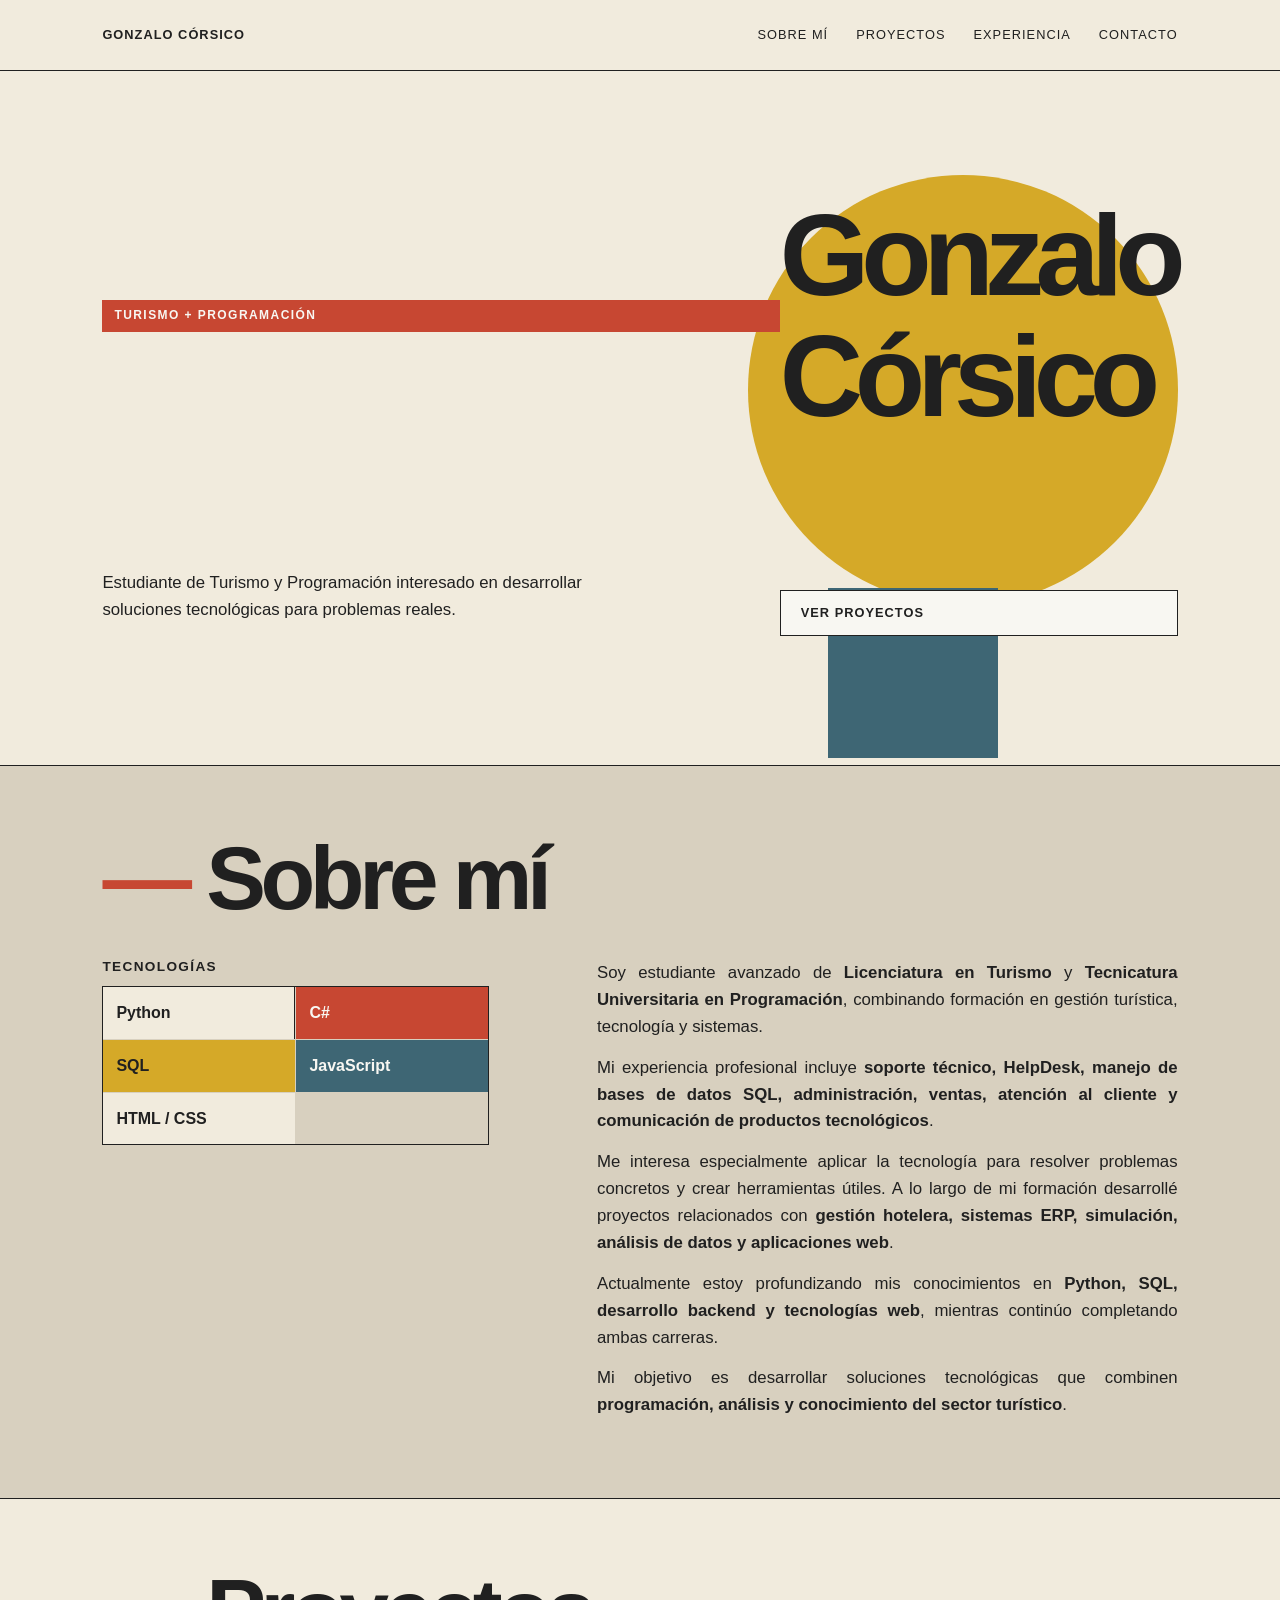
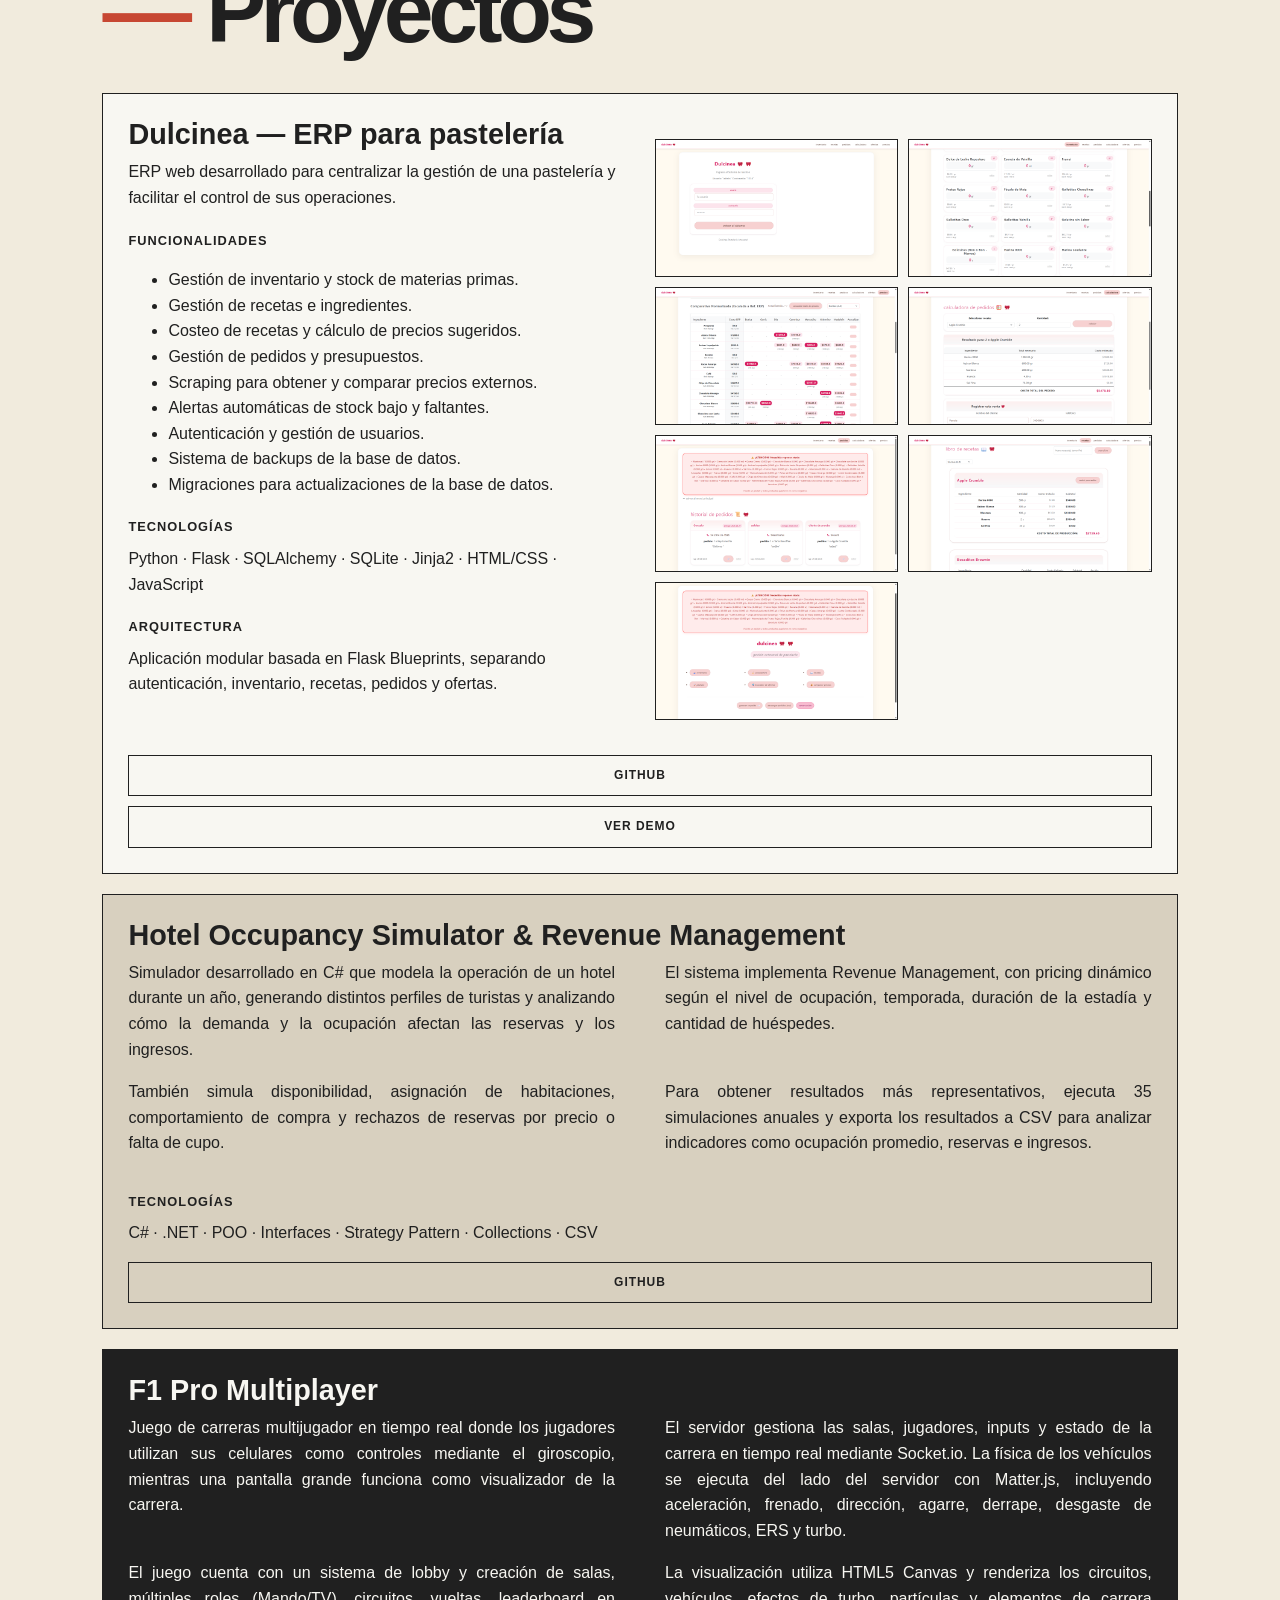
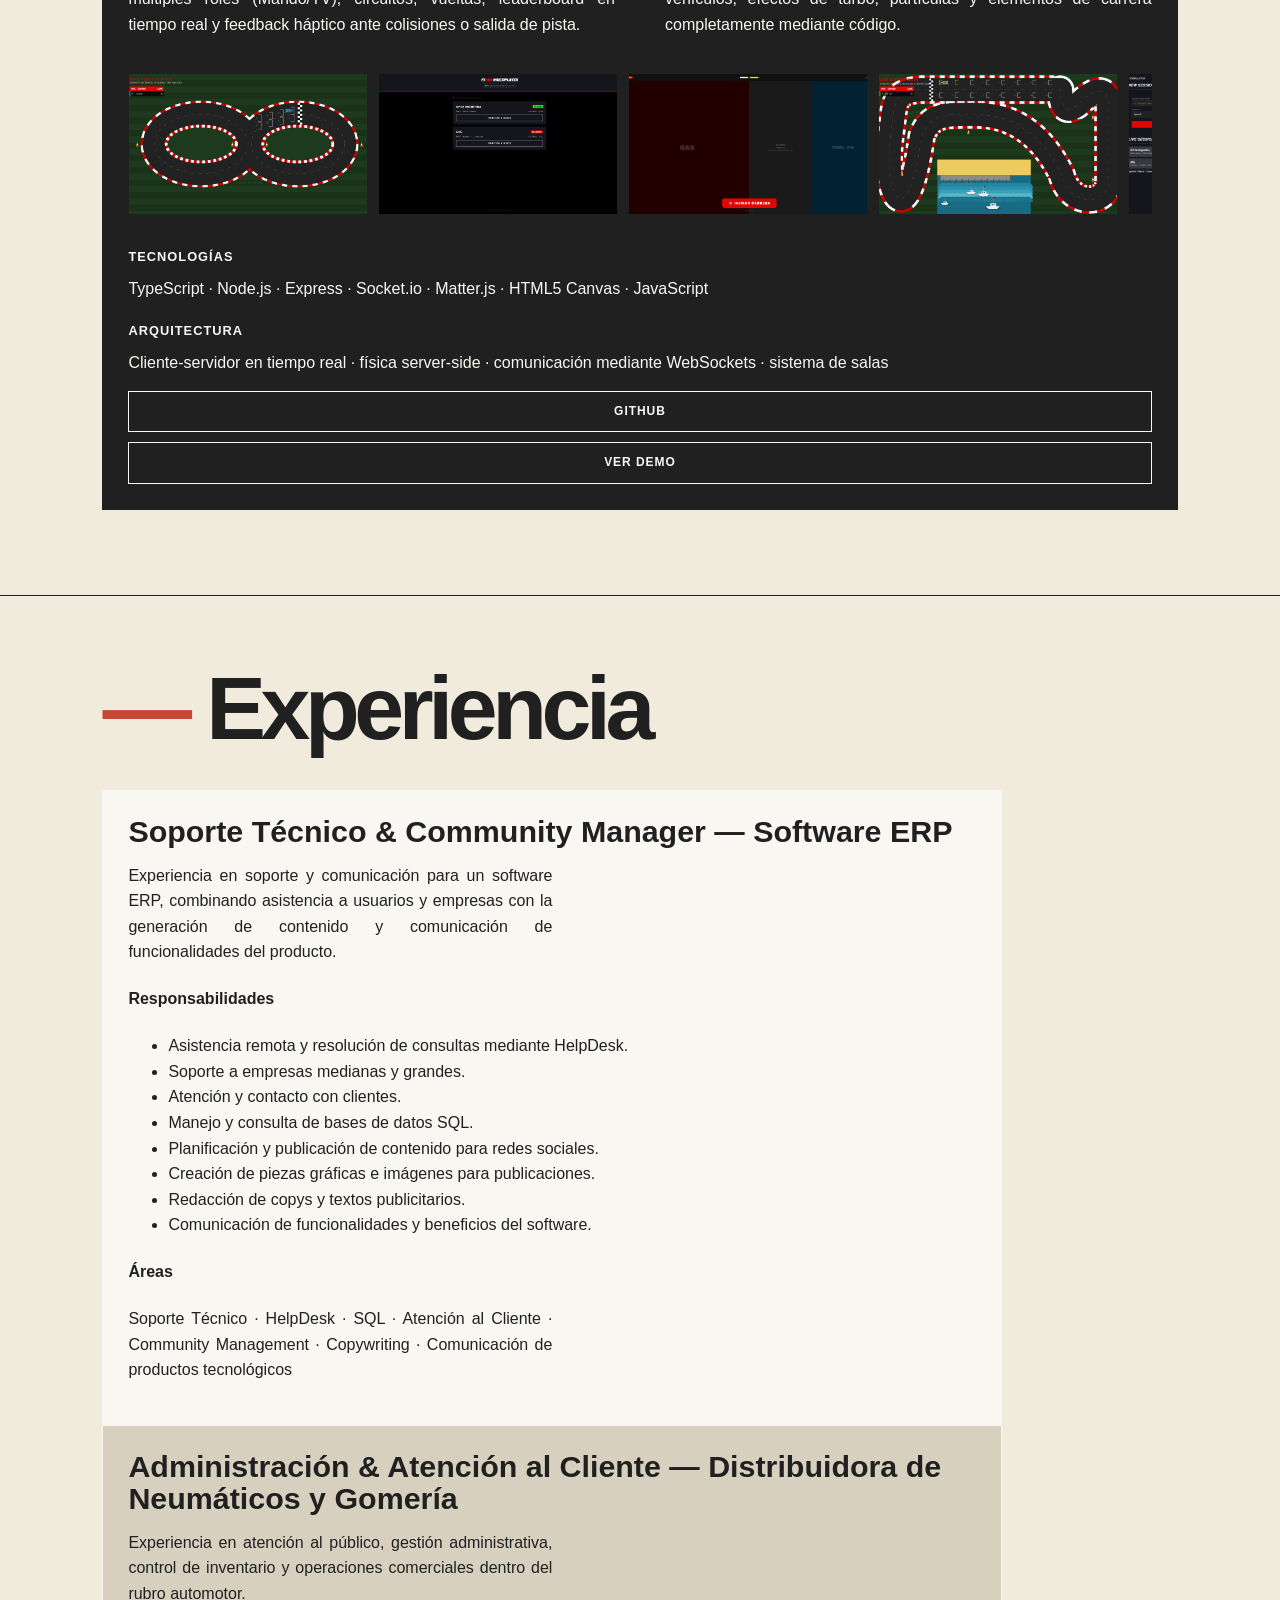
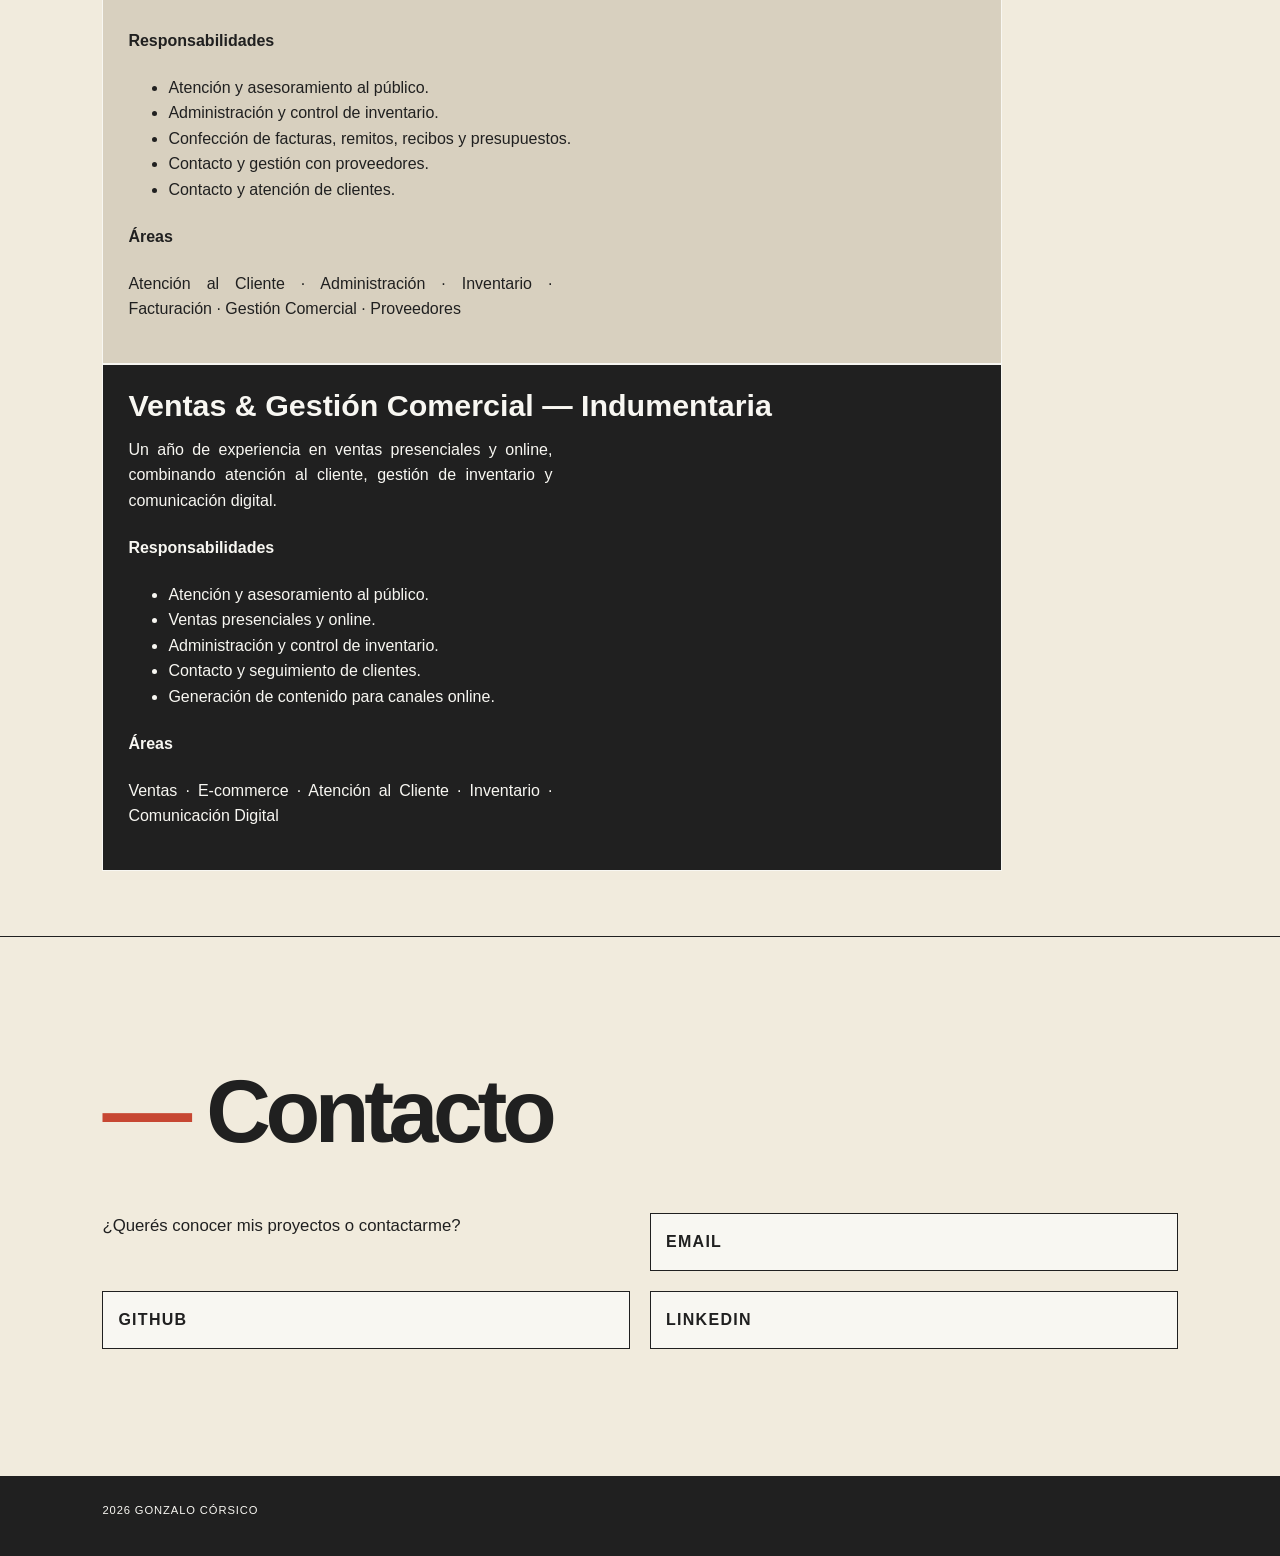
==== commit 4a86c027: "justificado de texto" ====
--- a/index.html
+++ b/index.html
@@ -148,7 +148,7 @@
                             <li>Alertas automáticas de stock bajo y faltantes.</li>
                             <li>Autenticación y gestión de usuarios.</li>
                             <li>Sistema de backups de la base de datos.</li>
-                            <li>Migraciones para mantener actualizada la estructura de la base de datos.</li>
+                            <li>Migraciones para  actualizaciones de la base de datos.</li>
                         </ul>
 
                         <h4>Tecnologías</h4>
--- a/css/styles.css
+++ b/css/styles.css
@@ -1,6 +1,7 @@
 /* =========================
    BASE
 ========================= */
+
 
 * {
     box-sizing: border-box;
@@ -146,7 +147,7 @@
     height: 170px;
 
     right: 22%;
-    bottom: 12%;
+    bottom: 1%;
 
     background: #3e6674;
 
@@ -232,12 +233,16 @@
    SOBRE MI
 ========================= */
 
+#sobre-mi p,
+#sobre-mi li {
+    text-align: justify;
+}
+
 #sobre-mi {
     display: grid;
     grid-template-columns: 0.8fr 1.2fr;
     column-gap: 10%;
     align-content: center;
-
     background: #d8d0bf;
 }
 
@@ -318,6 +323,8 @@
 }
 
 #proyectos article {
+
+    
     position: relative;
 
     margin-bottom: 20px;
@@ -354,7 +361,8 @@
 }
 
 #proyectos article p {
-    white-space: pre-line;
+    
+
 }
 
 #proyectos article h4 {
@@ -560,6 +568,8 @@
 }
 
 #experiencia article {
+    
+
     max-width: 900px;
 
     padding: 25px;
@@ -587,7 +597,12 @@
 }
 
 #experiencia article p {
-    white-space: pre-line;
+
+    text-align: justify;
+
+        width: 50%;
+
+
 }
 
 #experiencia article:hover {
@@ -671,6 +686,7 @@
 }
 
 .project-description {
+    
     grid-column: 1 / -1;
     display: grid;
     grid-template-columns: 1fr 1fr;
@@ -680,6 +696,7 @@
 }
 
 .project-description p {
+   
     margin-top: 0;
     text-align: justify;
     white-space: normal;
@@ -729,10 +746,13 @@
 
     #sobre-mi {
         grid-template-columns: 1fr;
+        display: flex;
+        flex-direction: column;
     }
 
     #sobre-mi h2 {
         grid-column: auto;
+        width: 100%;
     }
 
     #sobre-mi ul {
@@ -763,6 +783,15 @@
     .project-gallery-dulcinea {
         grid-template-columns: 1fr;
     }
+
+    .dulcinea-contenido {
+        grid-template-columns: 1fr;
+    }
+
+    #experiencia article p {
+
+       width: 100%;
+    }
     
 }
 
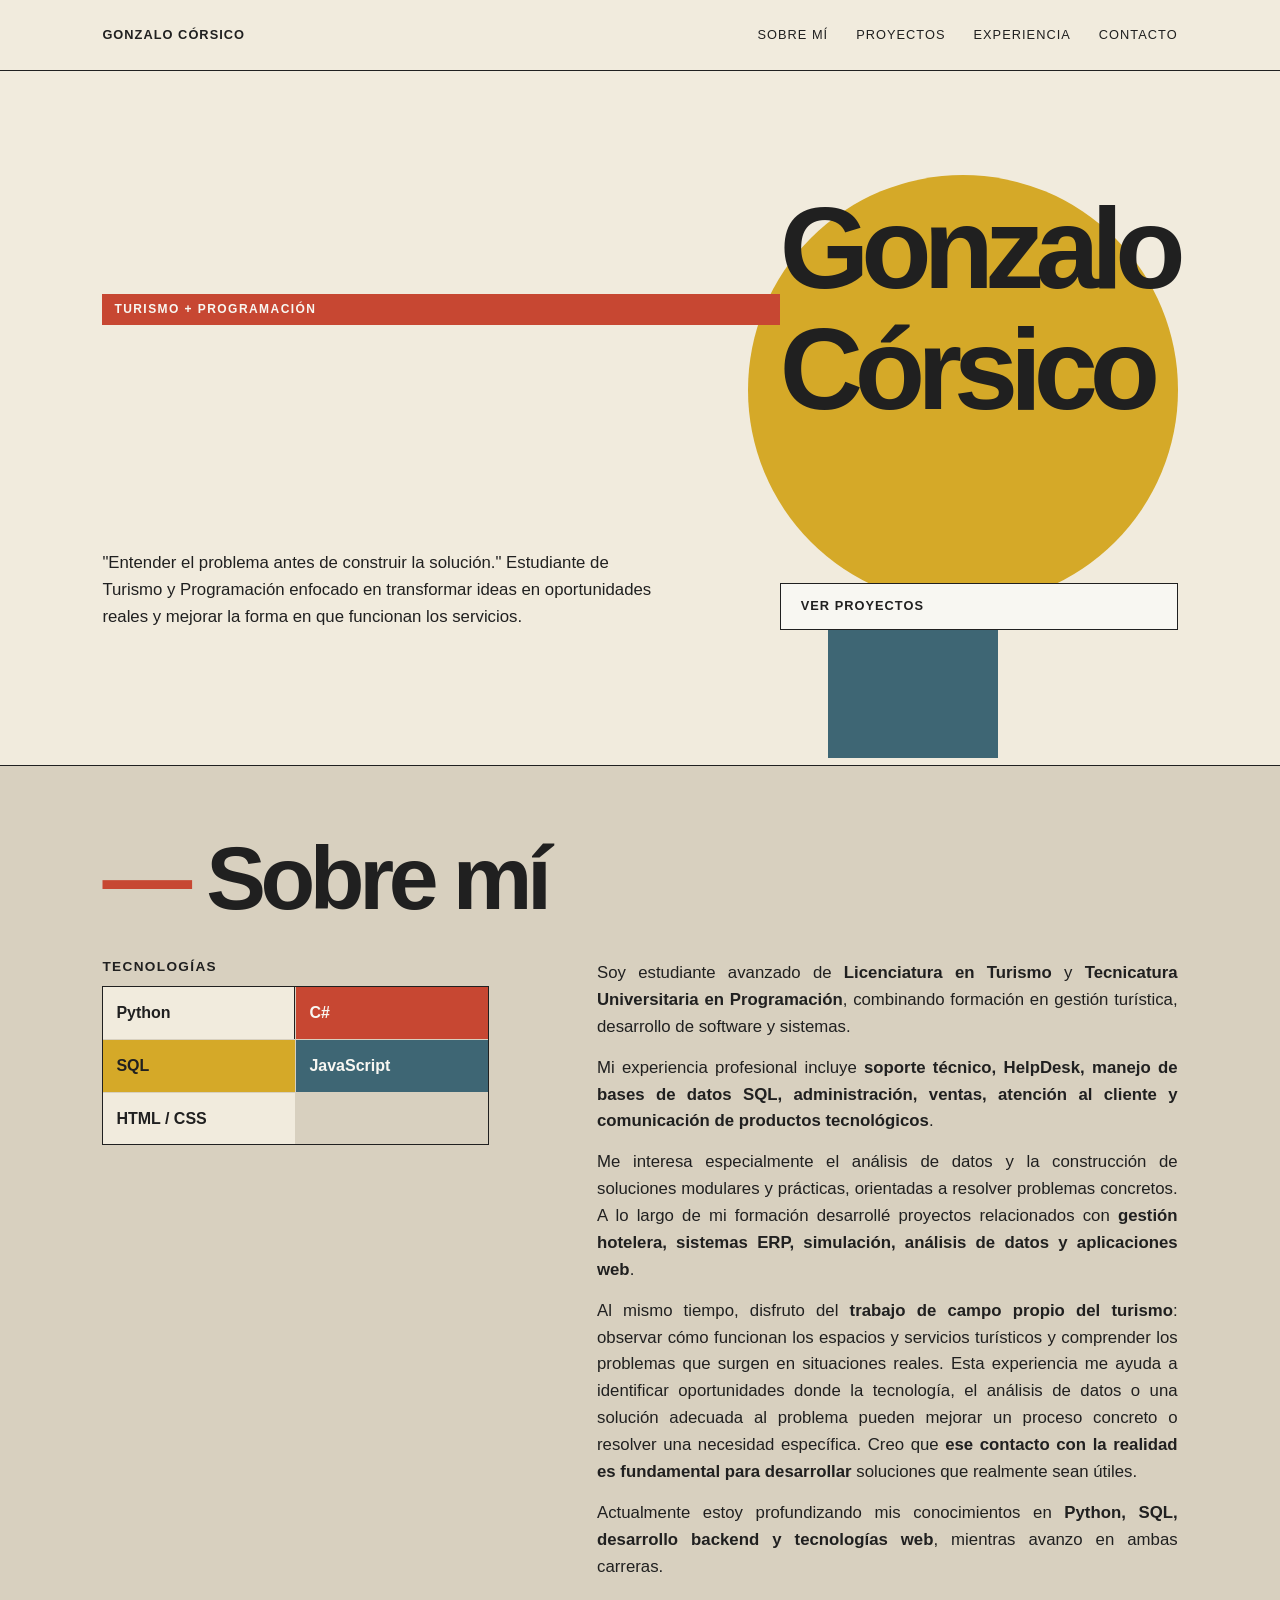
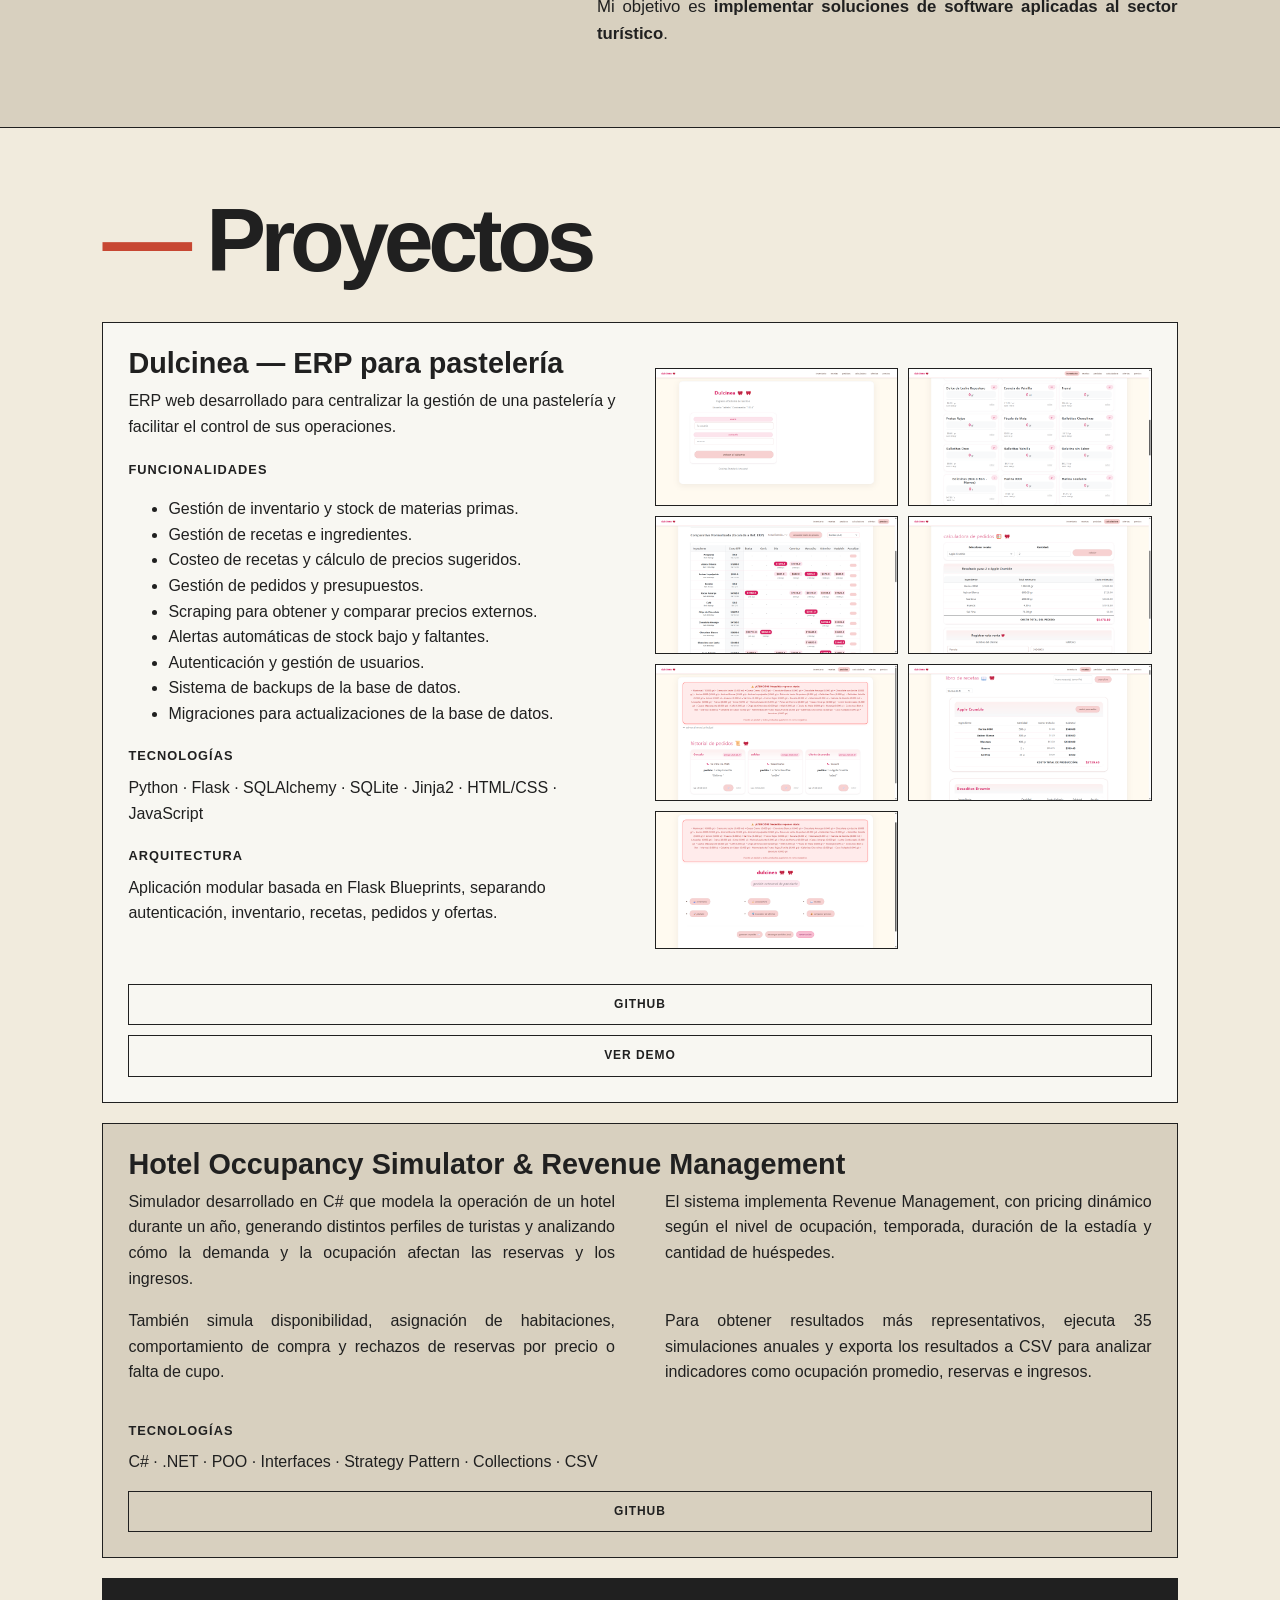
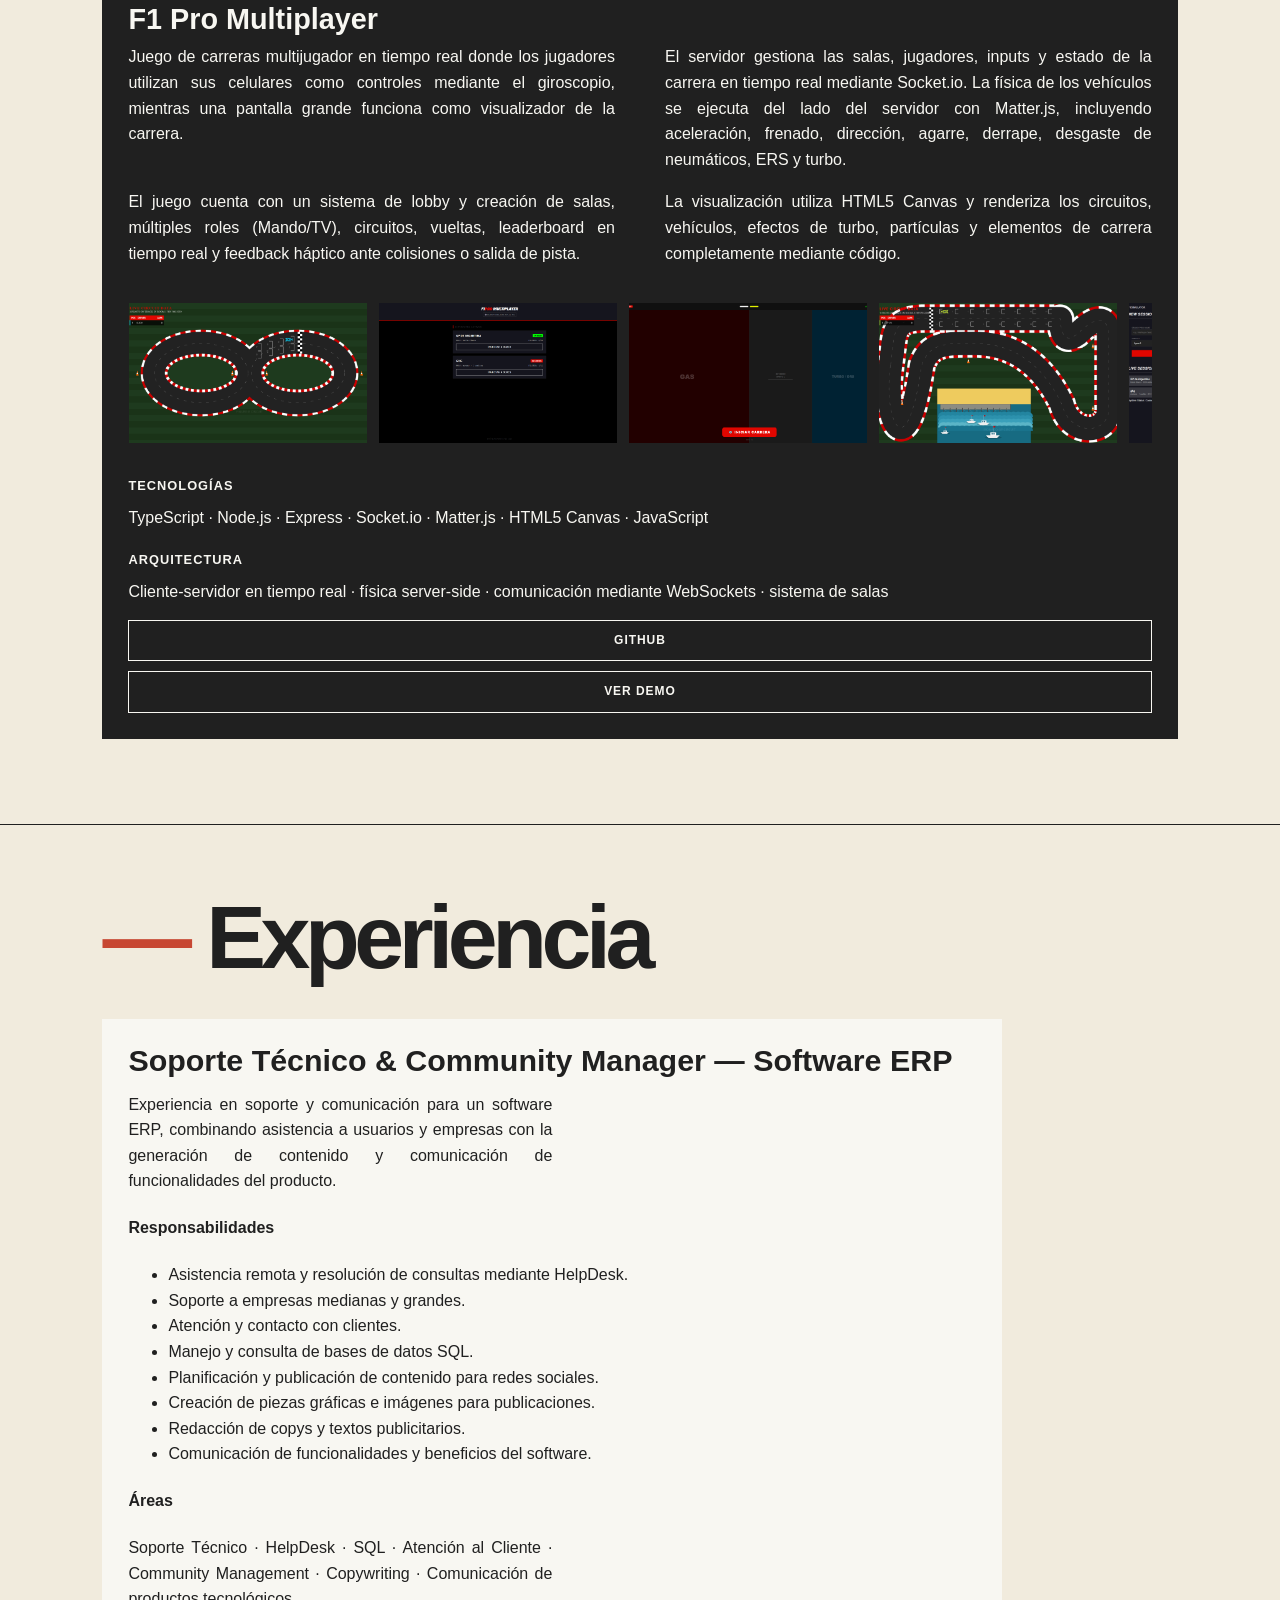
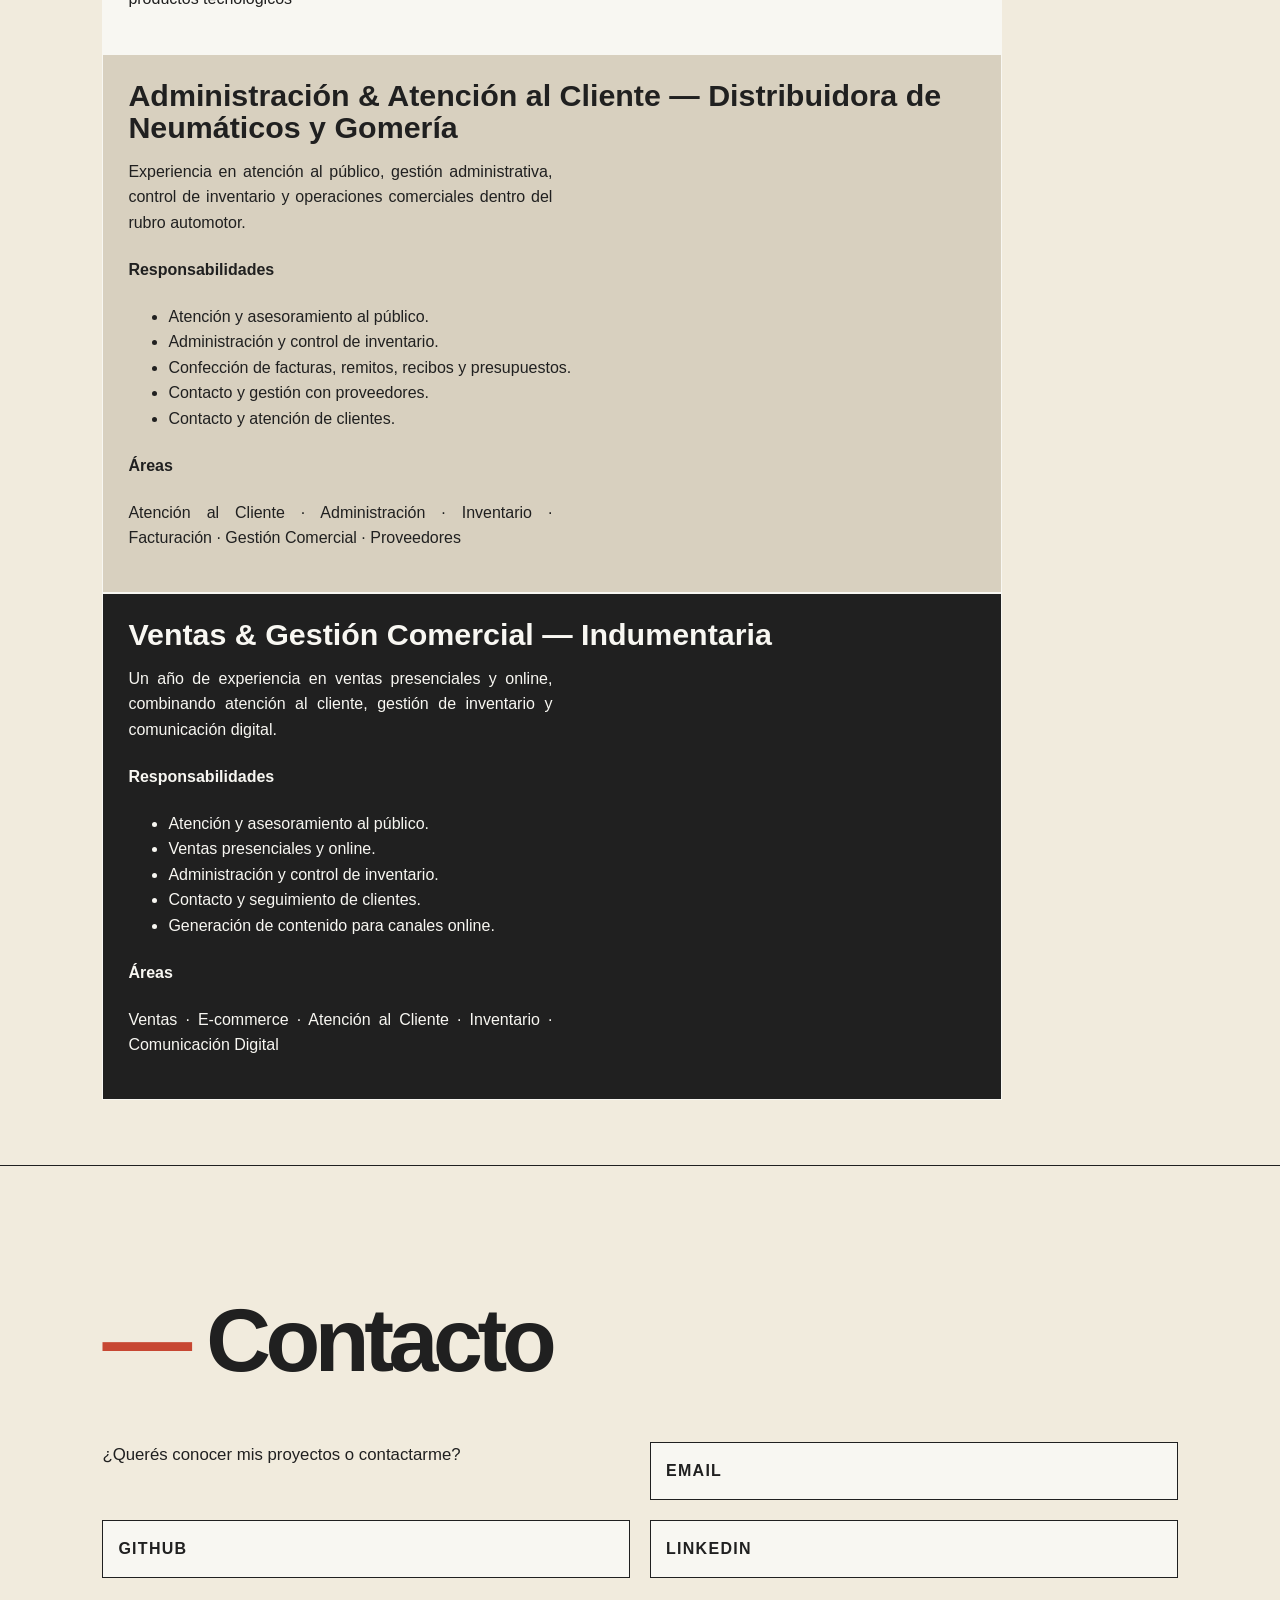
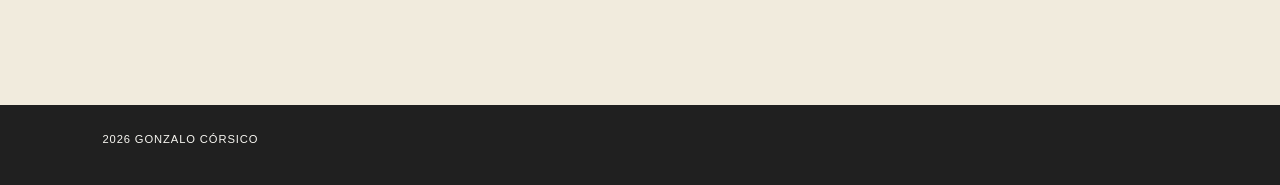
==== commit 76ded5eb: "mejora de redaccion y navegacion mobile" ====
--- a/index.html
+++ b/index.html
@@ -41,8 +41,11 @@
             <h1>Gonzalo Córsico</h1>
 
             <p>
-                Estudiante de Turismo y Programación interesado en
-                desarrollar soluciones tecnológicas para problemas reales.
+                "Entender el problema antes de construir la solución."
+            
+                Estudiante de Turismo y Programación enfocado en
+                transformar ideas en oportunidades reales y mejorar
+                 la forma en que funcionan los servicios.
             </p>
 
             <a href="#proyectos">Ver proyectos</a>
@@ -63,7 +66,7 @@
             Soy estudiante avanzado de
             <strong>Licenciatura en Turismo</strong> y
             <strong>Tecnicatura Universitaria en Programación</strong>,
-            combinando formación en gestión turística, tecnología y sistemas.
+            combinando formación en gestión turística, desarrollo de software y sistemas.
         </p>
 
         <p>
@@ -74,23 +77,32 @@
         </p>
 
         <p>
-            Me interesa especialmente aplicar la tecnología para resolver
-            problemas concretos y crear herramientas útiles. A lo largo
+            Me interesa especialmente el análisis de datos y la construcción de soluciones
+             modulares y prácticas, orientadas a resolver problemas concretos. A lo largo
             de mi formación desarrollé proyectos relacionados con
             <strong>gestión hotelera, sistemas ERP, simulación,
             análisis de datos y aplicaciones web</strong>.
         </p>
+        
+        <p>
+            Al mismo tiempo, disfruto del <strong>trabajo de campo propio del turismo</strong>:
+             observar cómo funcionan los espacios y servicios turísticos y comprender 
+              los problemas que surgen en situaciones reales. Esta experiencia
+               me ayuda a identificar oportunidades donde la tecnología, el
+                análisis de datos o una solución adecuada al problema pueden mejorar un
+                 proceso concreto o resolver una necesidad específica. Creo
+                  que <strong>ese contacto con la realidad es fundamental para 
+                  desarrollar</strong> soluciones que realmente sean útiles.
+        </p>
 
         <p>
             Actualmente estoy profundizando mis conocimientos en
             <strong>Python, SQL, desarrollo backend y tecnologías web</strong>,
-            mientras continúo completando ambas carreras.
+            mientras avanzo en ambas carreras.
         </p>
 
         <p>
-            Mi objetivo es desarrollar soluciones tecnológicas que
-            combinen <strong>programación, análisis y conocimiento del
-            sector turístico</strong>.
+             Mi objetivo es <strong>implementar soluciones de software aplicadas al sector turístico</strong>.
         </p>
     </div>
 
@@ -548,5 +560,26 @@
 
 </body>
 
+<script>
+    // Barra de navegación inferior retráctil en móviles
+let lastScrollTop = 0;
+const nav = document.querySelector('nav');
+
+window.addEventListener('scroll', function() {
+    // Solo aplicar el efecto en pantallas móviles (ancho menor o igual a 800px)
+    if (window.innerWidth <= 800) {
+        let scrollTop = window.pageYOffset || document.documentElement.scrollTop;
+
+        if (scrollTop > lastScrollTop && scrollTop > 60) {
+            // Desliza hacia abajo -> Ocultar barra
+            nav.classList.add('nav-hidden');
+        } else {
+            // Desliza hacia arriba -> Mostrar barra
+            nav.classList.remove('nav-hidden');
+        }
+        lastScrollTop = scrollTop <= 0 ? 0 : scrollTop;
+    }
+}, { passive: true });
+</script>
 </html>
 
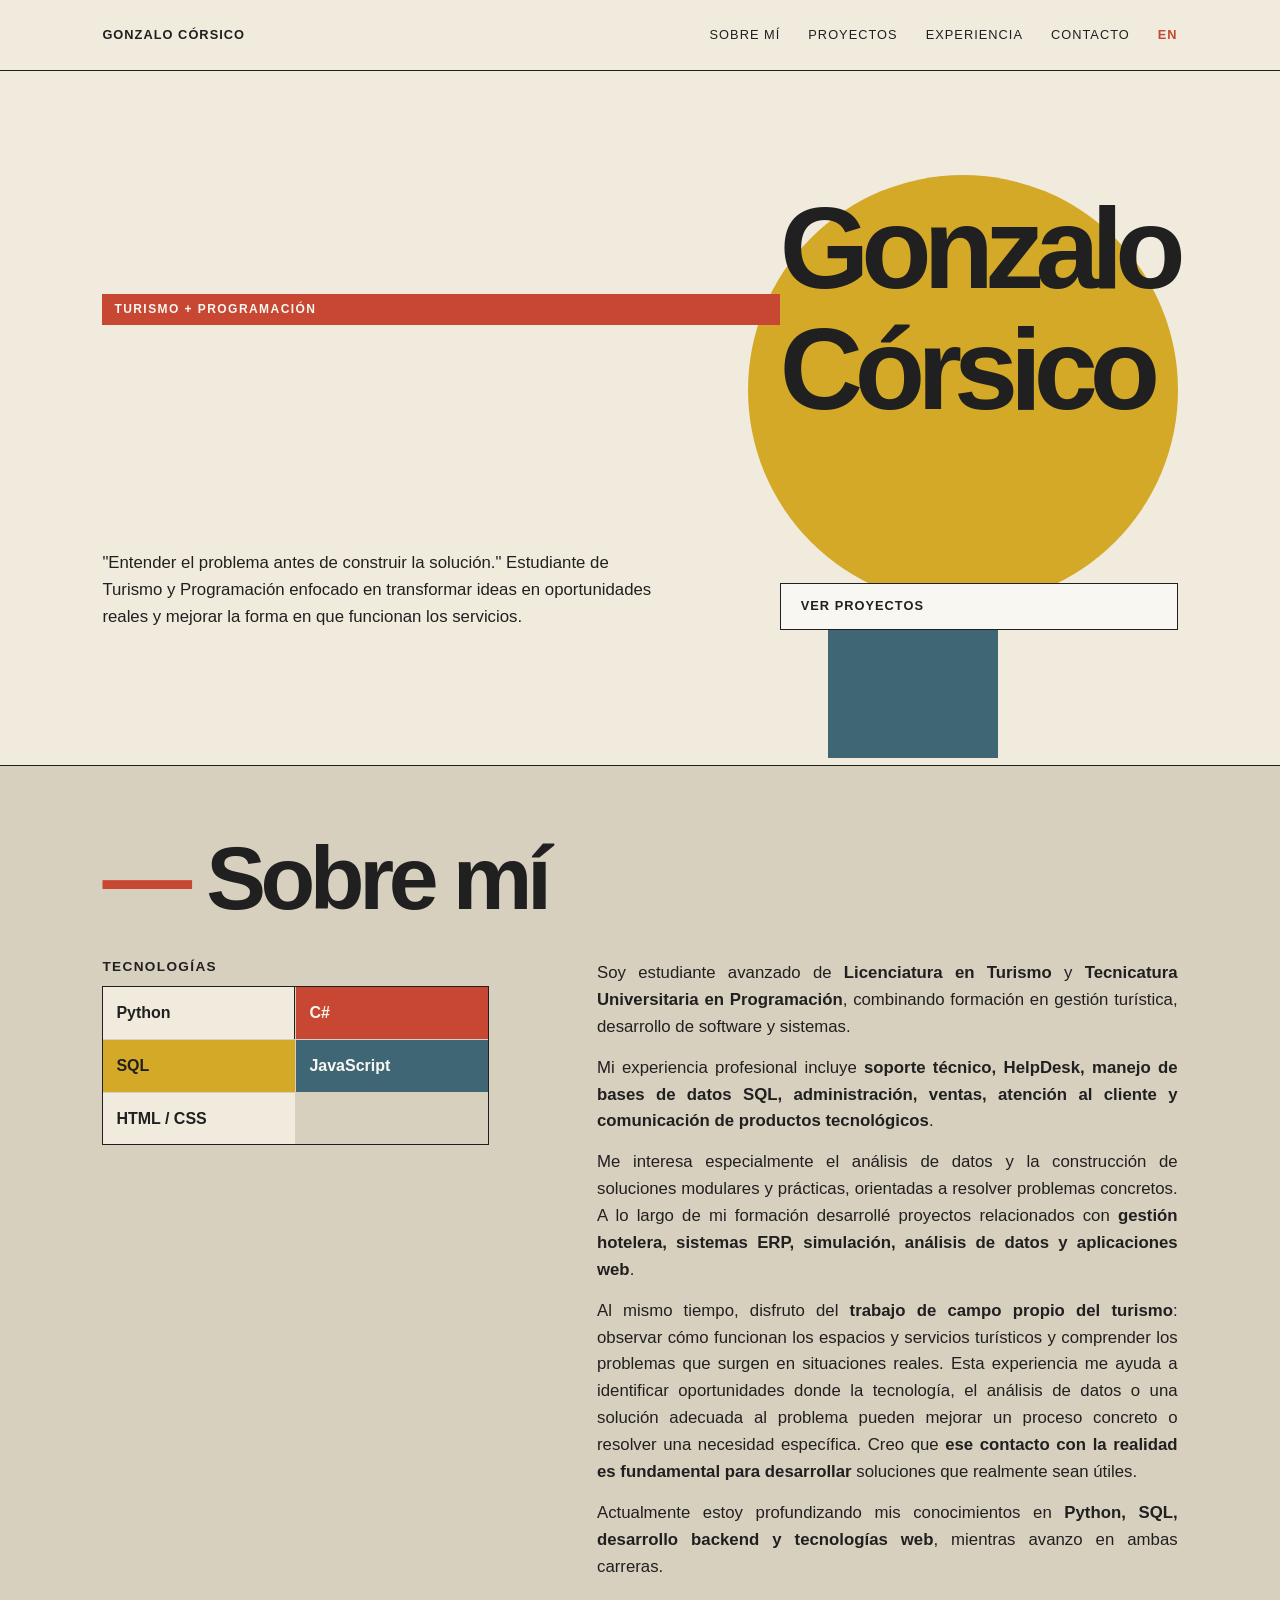
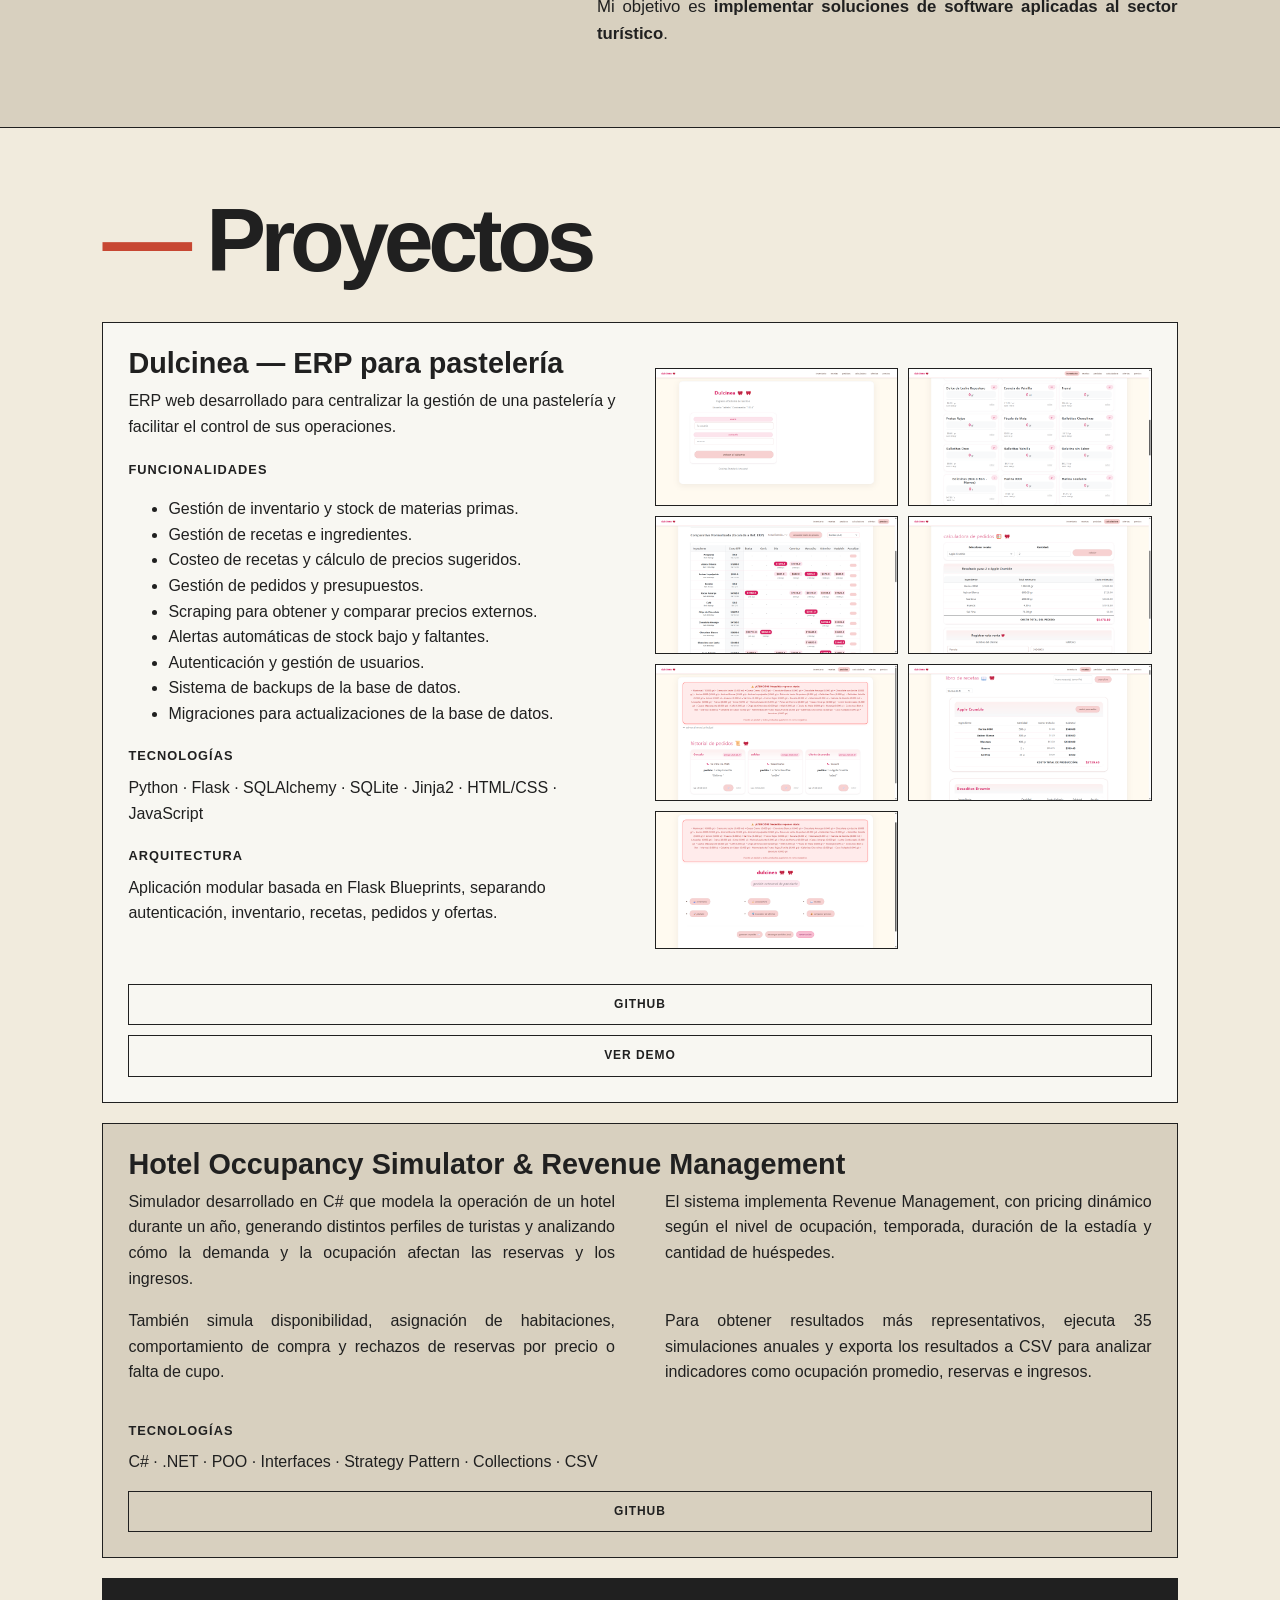
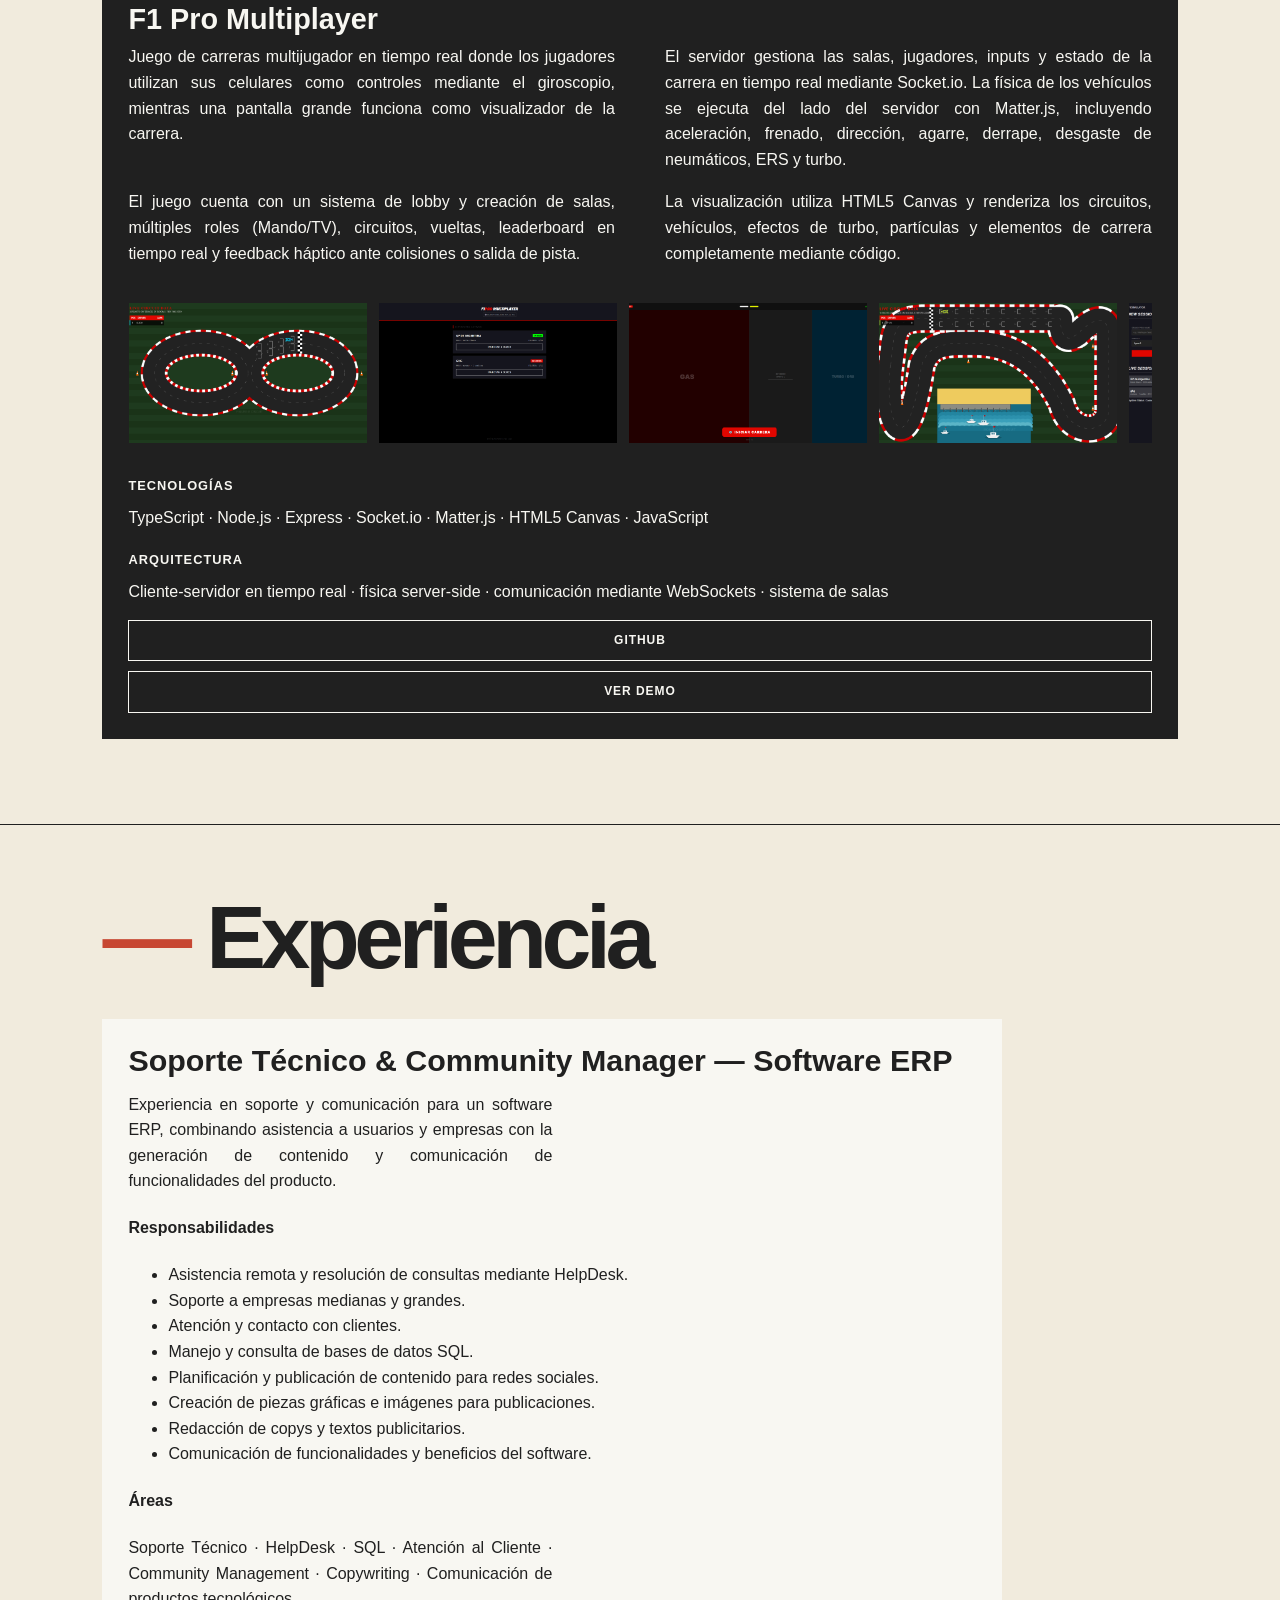
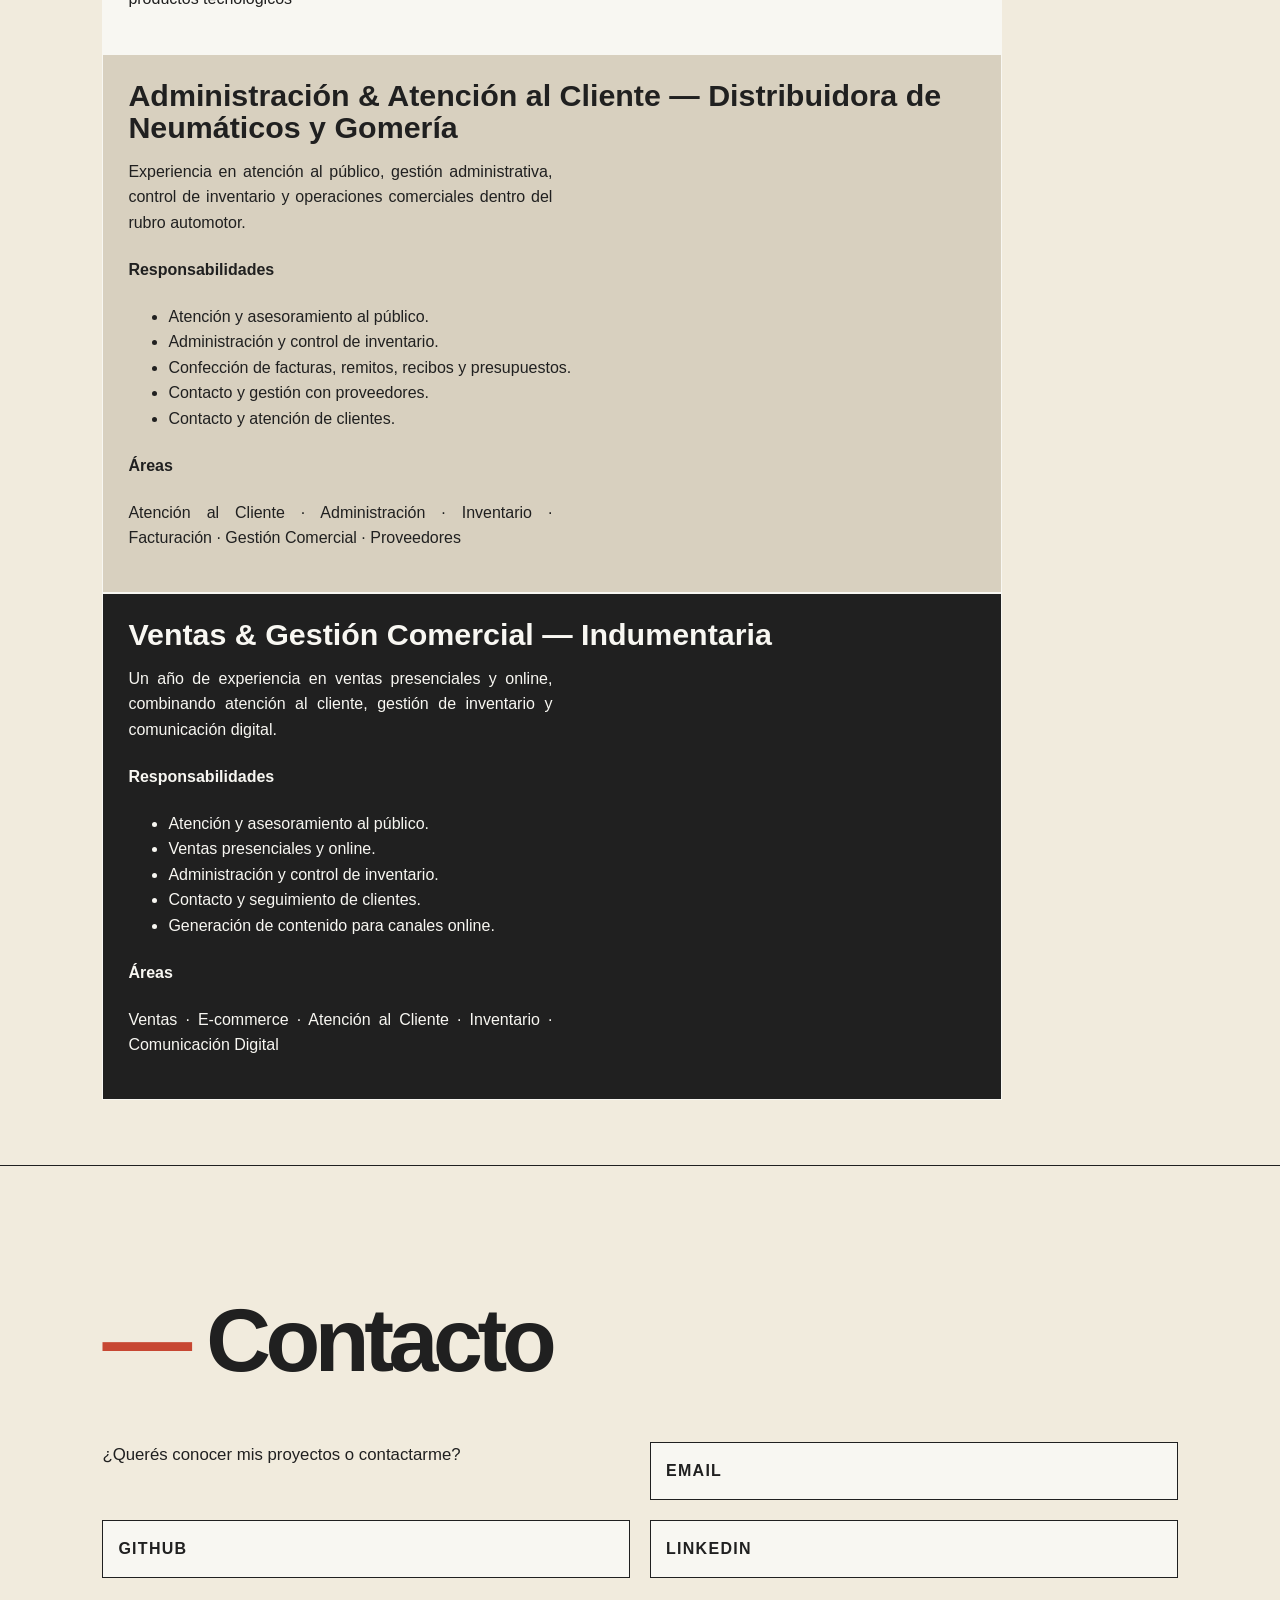
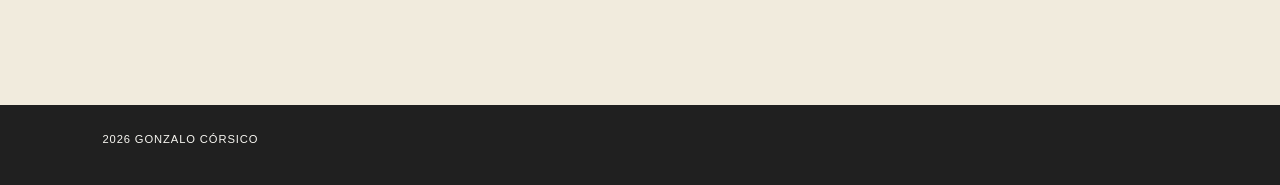
==== commit 999f6f93: "portfolio en ingles" ====
--- a/index.html
+++ b/index.html
@@ -23,6 +23,7 @@
                 <a href="#proyectos">Proyectos</a>
                 <a href="#experiencia">Experiencia</a>
                 <a href="#contacto">Contacto</a>
+                <a href="index-en.html" class="lang-switch">EN</a>
             </div>
         </nav>
     </header>
--- a/css/styles.css
+++ b/css/styles.css
@@ -101,6 +101,16 @@
 
 nav div a:hover::after {
     width: 100%;
+}
+
+/* Estilo opcional para destacar el botón de idioma */
+nav div a.lang-switch {
+    font-weight: 700;
+    color: #c74732; /* O el color de acento que prefieras */
+}
+
+nav div a.lang-switch::after {
+    background: #c74732;
 }
 
 
@@ -712,14 +722,56 @@
         padding: 80px 6%;
     }
 
+    /* Espacio inferior para que la barra fija no tape contenido */
+    body {
+        padding-bottom: 65px;
+    }
+
+    /* El header superior se queda con el logo/nombre */
+    header {
+        position: sticky;
+        top: 0;
+    }
+
+    /* Convertimos el nav en una barra inferior fija */
     nav {
-        padding: 0 6%;
-    }
-
+        position: fixed;
+        bottom: 0;
+        left: 0;
+        width: 100%;
+        min-height: 60px;
+        background: #f1ebdd;
+        border-top: 1px solid #202020;
+        border-bottom: none;
+        padding: 0 4%;
+        justify-content: center;
+        z-index: 1000;
+        transition: transform 0.3s ease-in-out;
+    }
+
+    /* Ocultamos el logo de la barra inferior (el nombre ya queda arriba en el header) */
+    nav > a {
+        display: none;
+    }
+
+    /* Distribuimos los links de manera uniforme abajo */
     nav div {
-        display: none;
-    }
-
+        display: flex;
+        width: 100%;
+        justify-content: space-around;
+        gap: 0;
+    }
+
+    nav div a {
+        font-size: 0.65rem;
+        text-align: center;
+        padding: 10px 4px;
+    }
+
+    /* Clase que se activará con JS para ocultar la barra */
+    nav.nav-hidden {
+        transform: translateY(100%);
+    }
     #inicio {
         grid-template-columns: 1fr;
     }
